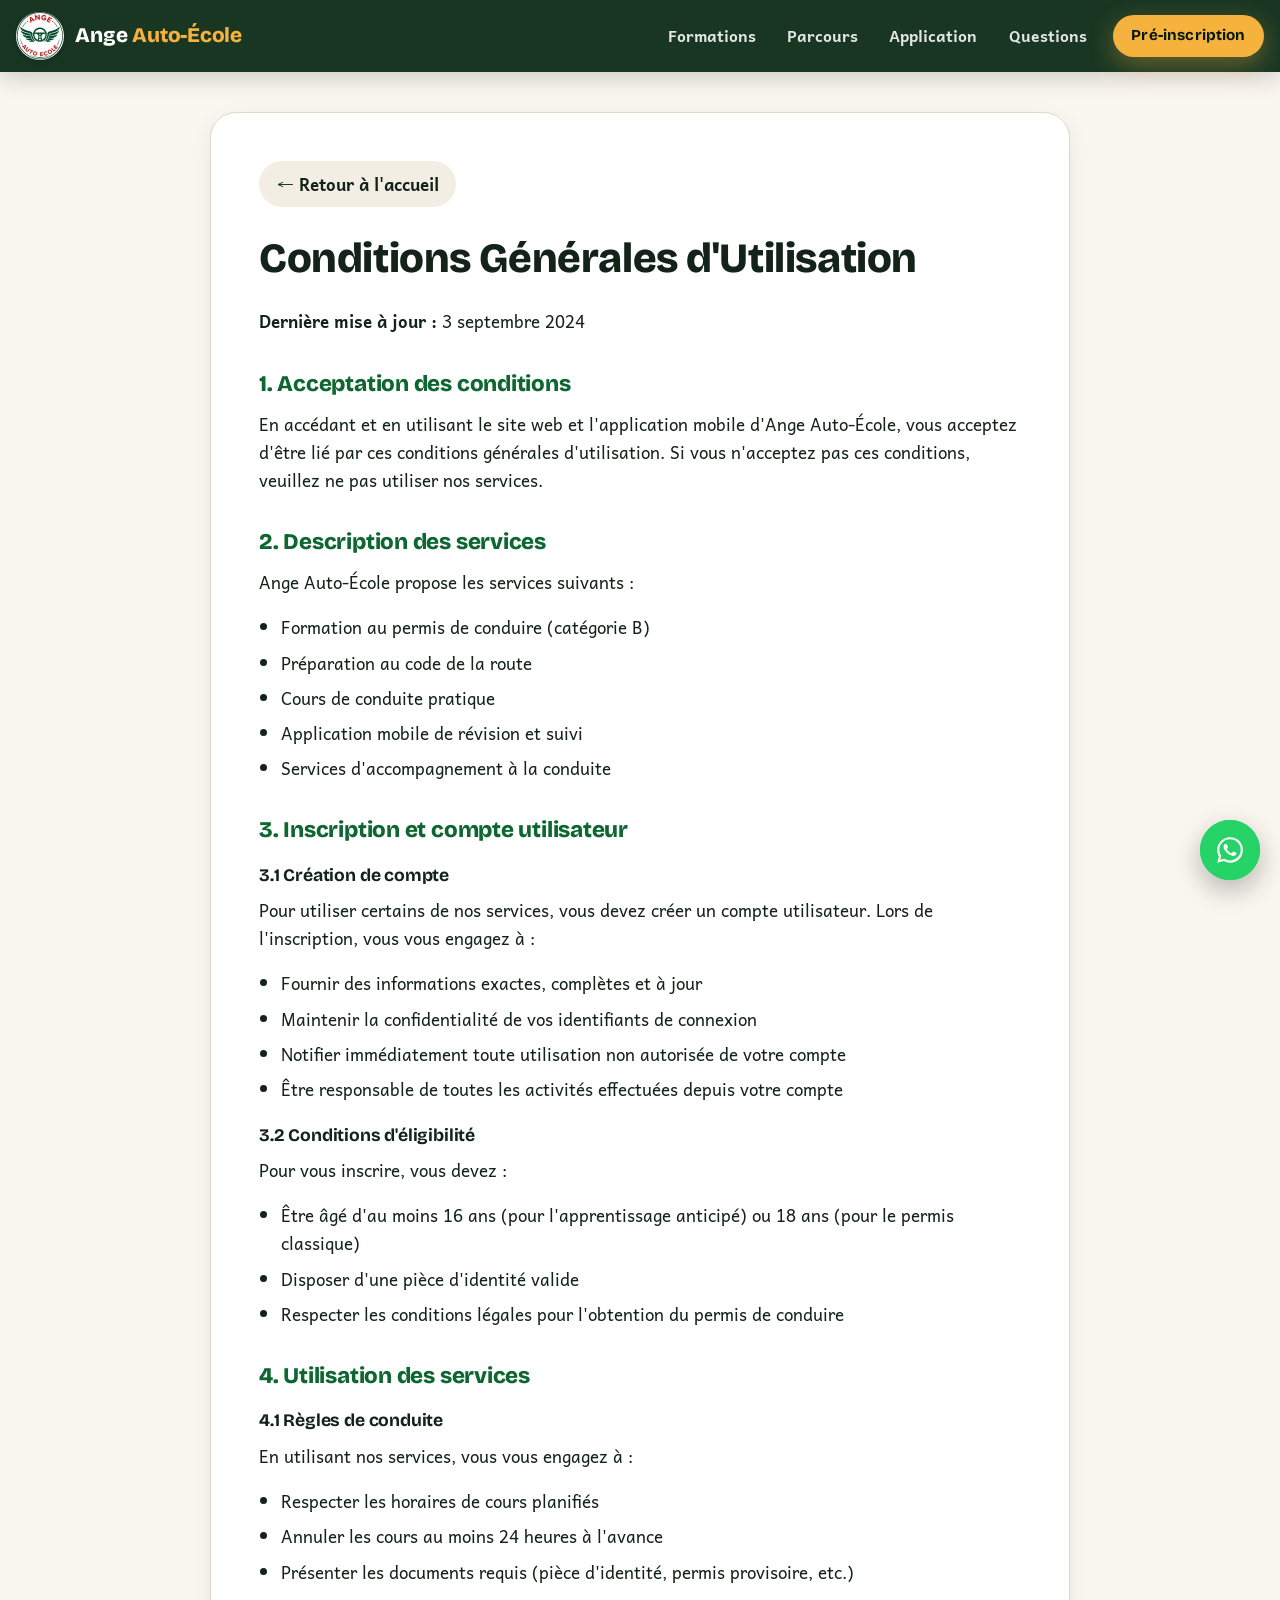
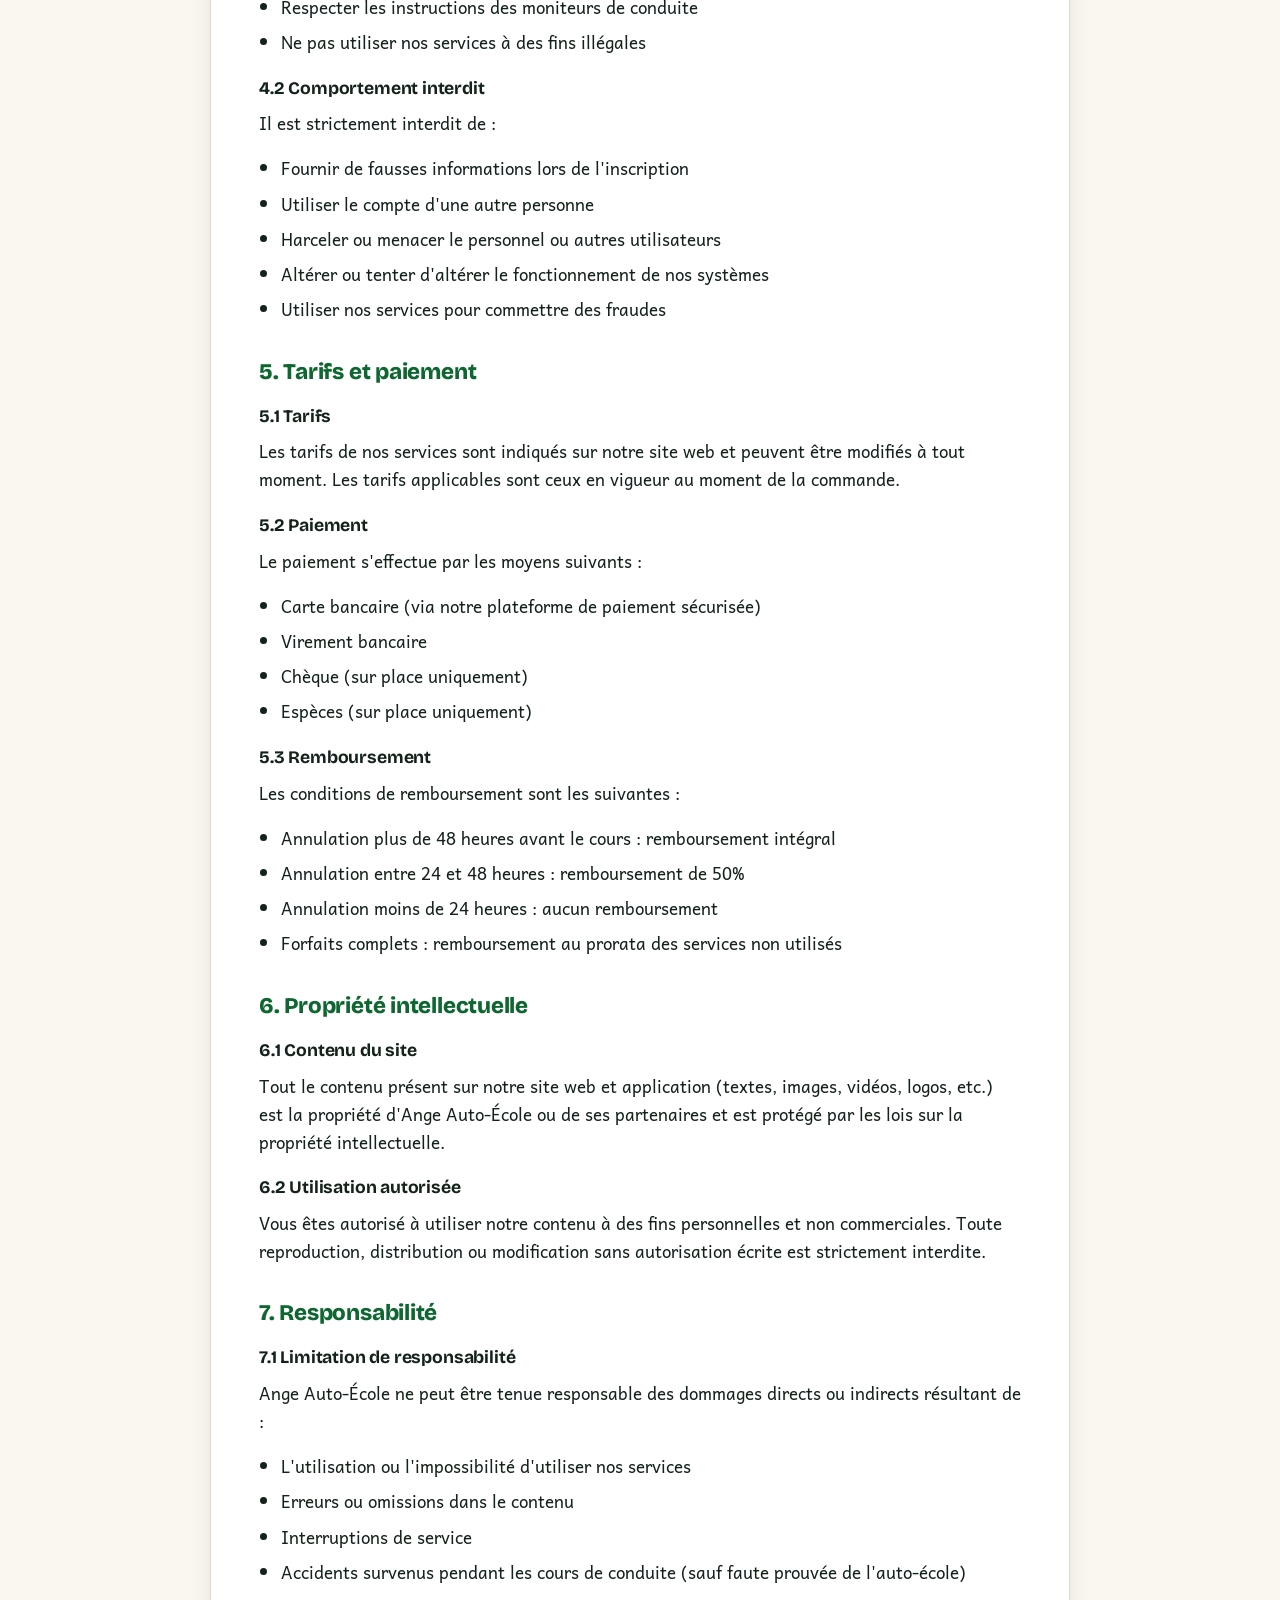
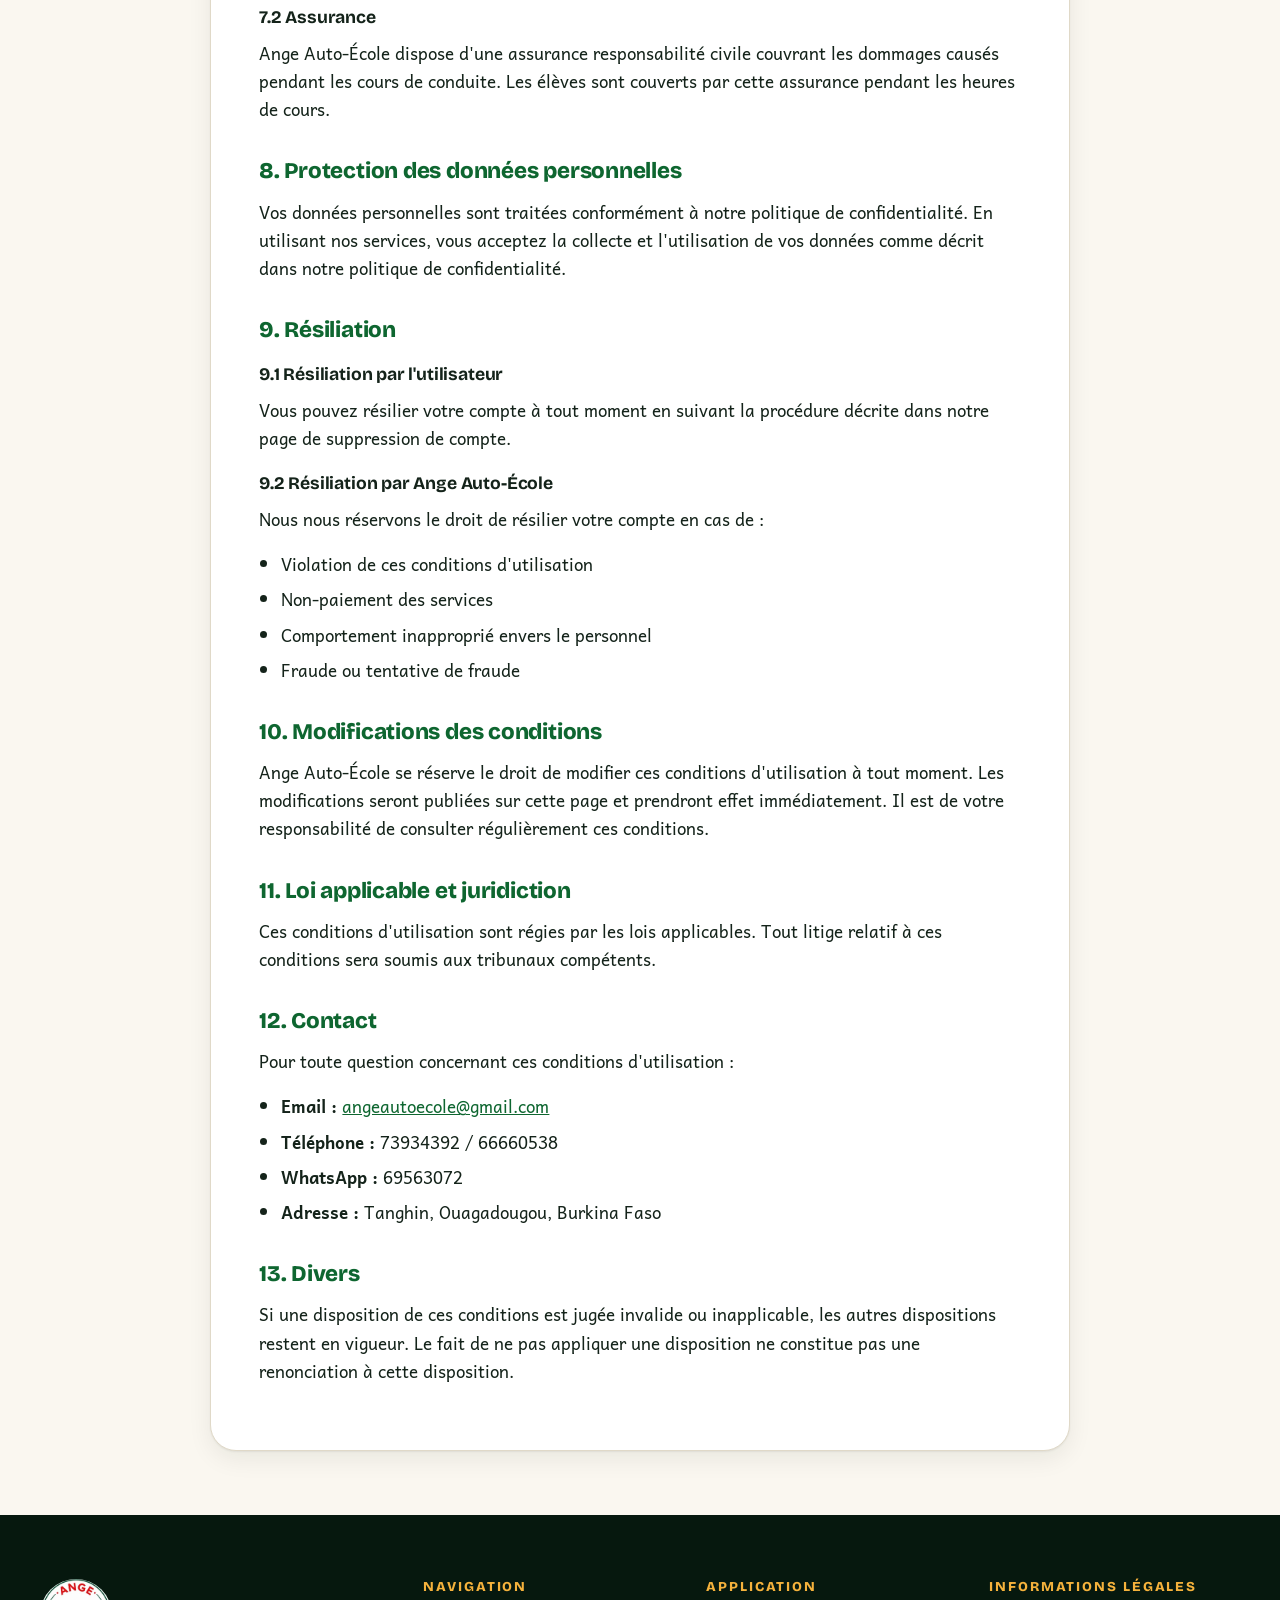
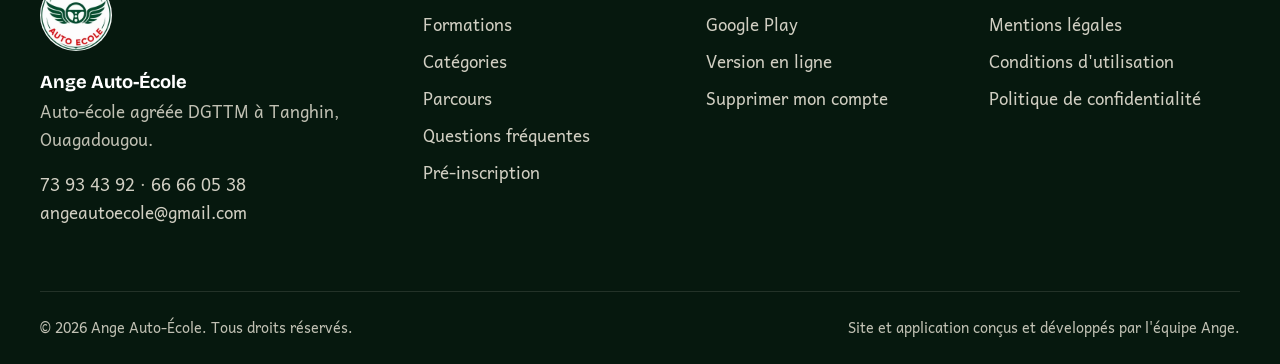
==== conditions-utilisation.html @ 64d10e13 "Refonte du site vitrine aux couleurs de l'application - Nouvelle page d'accueil : video d'accueil du" ====
<!DOCTYPE html>
<html lang="fr">
<head>
    <meta charset="UTF-8">
    <meta name="viewport" content="width=device-width, initial-scale=1.0">
    <meta name="description" content="Conditions d'utilisation d'Ange Auto-École - Règles et réglements régissant l'utilisation de nos services. Contact: angeautoecole@gmail.com, 73934392, 66660538, WhatsApp: 69563072">
    <title>Conditions d'Utilisation - Ange Auto-École</title>
    <link rel="canonical" href="https://www.angeautoecole.com/conditions-utilisation.html">
    <meta name="theme-color" content="#0b2a17">
    <meta name="color-scheme" content="light dark">
    <link rel="icon" type="image/png" href="assets/icons/icon-192.png">
    <link rel="apple-touch-icon" href="assets/icons/apple-touch-icon.png">
    <link rel="preconnect" href="https://fonts.googleapis.com">
    <link rel="preconnect" href="https://fonts.gstatic.com" crossorigin>
    <link href="https://fonts.googleapis.com/css2?family=Andika:wght@400;700&family=Bricolage+Grotesque:opsz,wght@12..96,600;12..96,700;12..96,800&display=swap" rel="stylesheet">
    <link rel="stylesheet" href="styles.css?v=3">
    <script>document.documentElement.classList.add('js');</script>
</head>
<body class="page-simple">
    <a class="lien-evitement" href="#contenu">Aller au contenu</a>
    <header class="entete">
        <nav class="entete__barre" aria-label="Navigation principale">
            <a class="marque" href="index.html" aria-label="Ange Auto-École, accueil">
                <img src="assets/marque/logo-96.webp" width="48" height="48" alt="" class="marque__logo">
                <span class="marque__nom">Ange <span>Auto-École</span></span>
            </a>
            <button class="burger" type="button" aria-expanded="false" aria-controls="menu" aria-label="Ouvrir le menu">
                <span></span><span></span><span></span>
            </button>
            <ul class="menu" id="menu">
                <li><a href="index.html#formations">Formations</a></li>
                <li><a href="index.html#parcours">Parcours</a></li>
                <li><a href="index.html#application">Application</a></li>
                <li><a href="index.html#faq">Questions</a></li>
                <li class="menu__cta"><a class="bouton bouton--or bouton--petit" href="index.html#contact">Pré-inscription</a></li>
            </ul>
        </nav>
    </header>

    <main id="contenu">
        <div class="legal-page">
            <a href="index.html" class="back-button">← Retour à l'accueil</a>
            
            <h1>Conditions Générales d'Utilisation</h1>
            
            <p><strong>Dernière mise à jour :</strong> 3 septembre 2024</p>
            
            <h2>1. Acceptation des conditions</h2>
            <p>En accédant et en utilisant le site web et l'application mobile d'Ange Auto-École, vous acceptez d'être lié par ces conditions générales d'utilisation. Si vous n'acceptez pas ces conditions, veuillez ne pas utiliser nos services.</p>
            
            <h2>2. Description des services</h2>
            <p>Ange Auto-École propose les services suivants :</p>
            <ul>
                <li>Formation au permis de conduire (catégorie B)</li>
                <li>Préparation au code de la route</li>
                <li>Cours de conduite pratique</li>
                <li>Application mobile de révision et suivi</li>
                <li>Services d'accompagnement à la conduite</li>
            </ul>
            
            <h2>3. Inscription et compte utilisateur</h2>
            
            <h3>3.1 Création de compte</h3>
            <p>Pour utiliser certains de nos services, vous devez créer un compte utilisateur. Lors de l'inscription, vous vous engagez à :</p>
            <ul>
                <li>Fournir des informations exactes, complètes et à jour</li>
                <li>Maintenir la confidentialité de vos identifiants de connexion</li>
                <li>Notifier immédiatement toute utilisation non autorisée de votre compte</li>
                <li>Être responsable de toutes les activités effectuées depuis votre compte</li>
            </ul>
            
            <h3>3.2 Conditions d'éligibilité</h3>
            <p>Pour vous inscrire, vous devez :</p>
            <ul>
                <li>Être âgé d'au moins 16 ans (pour l'apprentissage anticipé) ou 18 ans (pour le permis classique)</li>
                <li>Disposer d'une pièce d'identité valide</li>
                <li>Respecter les conditions légales pour l'obtention du permis de conduire</li>
            </ul>
            
            <h2>4. Utilisation des services</h2>
            
            <h3>4.1 Règles de conduite</h3>
            <p>En utilisant nos services, vous vous engagez à :</p>
            <ul>
                <li>Respecter les horaires de cours planifiés</li>
                <li>Annuler les cours au moins 24 heures à l'avance</li>
                <li>Présenter les documents requis (pièce d'identité, permis provisoire, etc.)</li>
                <li>Respecter les instructions des moniteurs de conduite</li>
                <li>Ne pas utiliser nos services à des fins illégales</li>
            </ul>
            
            <h3>4.2 Comportement interdit</h3>
            <p>Il est strictement interdit de :</p>
            <ul>
                <li>Fournir de fausses informations lors de l'inscription</li>
                <li>Utiliser le compte d'une autre personne</li>
                <li>Harceler ou menacer le personnel ou autres utilisateurs</li>
                <li>Altérer ou tenter d'altérer le fonctionnement de nos systèmes</li>
                <li>Utiliser nos services pour commettre des fraudes</li>
            </ul>
            
            <h2>5. Tarifs et paiement</h2>
            
            <h3>5.1 Tarifs</h3>
            <p>Les tarifs de nos services sont indiqués sur notre site web et peuvent être modifiés à tout moment. Les tarifs applicables sont ceux en vigueur au moment de la commande.</p>
            
            <h3>5.2 Paiement</h3>
            <p>Le paiement s'effectue par les moyens suivants :</p>
            <ul>
                <li>Carte bancaire (via notre plateforme de paiement sécurisée)</li>
                <li>Virement bancaire</li>
                <li>Chèque (sur place uniquement)</li>
                <li>Espèces (sur place uniquement)</li>
            </ul>
            
            <h3>5.3 Remboursement</h3>
            <p>Les conditions de remboursement sont les suivantes :</p>
            <ul>
                <li>Annulation plus de 48 heures avant le cours : remboursement intégral</li>
                <li>Annulation entre 24 et 48 heures : remboursement de 50%</li>
                <li>Annulation moins de 24 heures : aucun remboursement</li>
                <li>Forfaits complets : remboursement au prorata des services non utilisés</li>
            </ul>
            
            <h2>6. Propriété intellectuelle</h2>
            
            <h3>6.1 Contenu du site</h3>
            <p>Tout le contenu présent sur notre site web et application (textes, images, vidéos, logos, etc.) est la propriété d'Ange Auto-École ou de ses partenaires et est protégé par les lois sur la propriété intellectuelle.</p>
            
            <h3>6.2 Utilisation autorisée</h3>
            <p>Vous êtes autorisé à utiliser notre contenu à des fins personnelles et non commerciales. Toute reproduction, distribution ou modification sans autorisation écrite est strictement interdite.</p>
            
            <h2>7. Responsabilité</h2>
            
            <h3>7.1 Limitation de responsabilité</h3>
            <p>Ange Auto-École ne peut être tenue responsable des dommages directs ou indirects résultant de :</p>
            <ul>
                <li>L'utilisation ou l'impossibilité d'utiliser nos services</li>
                <li>Erreurs ou omissions dans le contenu</li>
                <li>Interruptions de service</li>
                <li>Accidents survenus pendant les cours de conduite (sauf faute prouvée de l'auto-école)</li>
            </ul>
            
            <h3>7.2 Assurance</h3>
            <p>Ange Auto-École dispose d'une assurance responsabilité civile couvrant les dommages causés pendant les cours de conduite. Les élèves sont couverts par cette assurance pendant les heures de cours.</p>
            
            <h2>8. Protection des données personnelles</h2>
            <p>Vos données personnelles sont traitées conformément à notre politique de confidentialité. En utilisant nos services, vous acceptez la collecte et l'utilisation de vos données comme décrit dans notre politique de confidentialité.</p>
            
            <h2>9. Résiliation</h2>
            
            <h3>9.1 Résiliation par l'utilisateur</h3>
            <p>Vous pouvez résilier votre compte à tout moment en suivant la procédure décrite dans notre page de suppression de compte.</p>
            
            <h3>9.2 Résiliation par Ange Auto-École</h3>
            <p>Nous nous réservons le droit de résilier votre compte en cas de :</p>
            <ul>
                <li>Violation de ces conditions d'utilisation</li>
                <li>Non-paiement des services</li>
                <li>Comportement inapproprié envers le personnel</li>
                <li>Fraude ou tentative de fraude</li>
            </ul>
            
            <h2>10. Modifications des conditions</h2>
            <p>Ange Auto-École se réserve le droit de modifier ces conditions d'utilisation à tout moment. Les modifications seront publiées sur cette page et prendront effet immédiatement. Il est de votre responsabilité de consulter régulièrement ces conditions.</p>
            
            <h2>11. Loi applicable et juridiction</h2>
            <p>Ces conditions d'utilisation sont régies par les lois applicables. Tout litige relatif à ces conditions sera soumis aux tribunaux compétents.</p>
            
            <h2>12. Contact</h2>
            <p>Pour toute question concernant ces conditions d'utilisation :</p>
            <ul>
                <li><strong>Email :</strong> <a href="mailto:angeautoecole@gmail.com">angeautoecole@gmail.com</a></li>
                <li><strong>Téléphone :</strong> 73934392 / 66660538</li>
                <li><strong>WhatsApp :</strong> 69563072</li>
                <li><strong>Adresse :</strong> Tanghin, Ouagadougou, Burkina Faso</li>
            </ul>
            
            <h2>13. Divers</h2>
            <p>Si une disposition de ces conditions est jugée invalide ou inapplicable, les autres dispositions restent en vigueur. Le fait de ne pas appliquer une disposition ne constitue pas une renonciation à cette disposition.</p>
        </div>
    </main>

    <!--PIED-->
    <footer class="pied">
        <div class="conteneur pied__grille">
            <div class="pied__marque">
                <img src="assets/marque/logo-192.webp" width="72" height="72" alt="Logo Ange Auto-École" loading="lazy">
                <p><strong>Ange Auto-École</strong><br>Auto-école agréée DGTTM à Tanghin, Ouagadougou.</p>
                <p class="pied__contacts"><a href="tel:+22673934392">73 93 43 92</a> · <a href="tel:+22666660538">66 66 05 38</a><br><a href="mailto:angeautoecole@gmail.com">angeautoecole@gmail.com</a></p>
            </div>
            <div>
                <h2 class="pied__titre">Navigation</h2>
                <ul>
                    <li><a href="index.html#formations">Formations</a></li>
                    <li><a href="index.html#categories">Catégories</a></li>
                    <li><a href="index.html#parcours">Parcours</a></li>
                    <li><a href="index.html#faq">Questions fréquentes</a></li>
                    <li><a href="index.html#contact">Pré-inscription</a></li>
                </ul>
            </div>
            <div>
                <h2 class="pied__titre">Application</h2>
                <ul>
                    <li><a href="https://play.google.com/store/apps/details?id=com.angeautoecole.app" target="_blank" rel="noopener">Google Play</a></li>
                    <li><a href="https://app.angeautoecole.com/" target="_blank" rel="noopener">Version en ligne</a></li>
                    <li><a href="suppression-compte.html">Supprimer mon compte</a></li>
                </ul>
            </div>
            <div>
                <h2 class="pied__titre">Informations légales</h2>
                <ul>
                    <li><a href="mentions-legales.html">Mentions légales</a></li>
                    <li><a href="conditions-utilisation.html">Conditions d'utilisation</a></li>
                    <li><a href="politique-confidentialite.html">Politique de confidentialité</a></li>
                </ul>
            </div>
        </div>
        <div class="conteneur pied__bas">
            <p>© 2026 Ange Auto-École. Tous droits réservés.</p>
            <p>Site et application conçus et développés par l'équipe Ange.</p>
        </div>
    </footer>

    <a href="https://wa.me/22669563072?text=Bonjour%2C%20je%20souhaite%20des%20informations%20sur%20les%20formations%20d%27Ange%20Auto-%C3%89cole." class="whatsapp-flottant" target="_blank" rel="noopener" aria-label="Contactez-nous sur WhatsApp">
        <svg aria-hidden="true"><use href="#i-whatsapp"></use></svg>
    </a>

    <!--ICONES-->
    <svg xmlns="http://www.w3.org/2000/svg" class="sprite" aria-hidden="true">
        <symbol id="i-whatsapp" viewBox="0 0 32 32"><path fill="currentColor" stroke="none" d="M16.04 3.2C8.96 3.2 3.2 8.96 3.2 16.04c0 2.27.6 4.48 1.73 6.43L3.2 28.8l6.5-1.7a12.8 12.8 0 0 0 6.34 1.64h.01c7.08 0 12.84-5.76 12.84-12.84 0-3.43-1.34-6.65-3.76-9.08a12.75 12.75 0 0 0-9.09-3.62zm0 23.32h-.01a10.66 10.66 0 0 1-5.43-1.49l-.39-.23-4.03 1.06 1.08-3.93-.25-.4a10.63 10.63 0 0 1-1.63-5.69c0-5.88 4.79-10.67 10.67-10.67 2.85 0 5.53 1.11 7.54 3.13a10.6 10.6 0 0 1 3.12 7.55c0 5.88-4.79 10.67-10.67 10.67zm5.85-7.99c-.32-.16-1.9-.94-2.19-1.04-.29-.11-.5-.16-.71.16-.21.32-.82 1.04-1 1.25-.19.21-.37.24-.69.08-.32-.16-1.35-.5-2.58-1.59-.95-.85-1.6-1.9-1.78-2.22-.19-.32-.02-.49.14-.65.14-.14.32-.37.48-.56.16-.19.21-.32.32-.53.11-.21.05-.4-.03-.56-.08-.16-.71-1.72-.98-2.35-.26-.62-.52-.54-.71-.55l-.61-.01c-.21 0-.56.08-.85.4-.29.32-1.11 1.09-1.11 2.65s1.14 3.08 1.3 3.29c.16.21 2.24 3.42 5.43 4.8.76.33 1.35.52 1.81.67.76.24 1.45.21 2 .13.61-.09 1.9-.78 2.16-1.53.27-.75.27-1.39.19-1.53-.08-.13-.29-.21-.61-.37z"/></symbol>
        <symbol id="i-livre" viewBox="0 0 24 24"><path d="M4 19V5.5A2.5 2.5 0 0 1 6.5 3H20v14H6.5A2.5 2.5 0 0 0 4 19.5 2.5 2.5 0 0 0 6.5 22H20v-5"/><path d="M8 7.5h8M8 11h5"/></symbol>
        <symbol id="i-volant" viewBox="0 0 24 24"><circle cx="12" cy="12" r="9"/><circle cx="12" cy="12" r="2"/><path d="M3.5 10.5H10M14 10.5h6.5M12 14v7"/></symbol>
        <symbol id="i-diplome" viewBox="0 0 24 24"><path d="M2 9l10-5 10 5-10 5z"/><path d="M6 11v5c0 1.5 3 3 6 3s6-1.5 6-3v-5M22 9v6"/></symbol>
        <symbol id="i-telephone" viewBox="0 0 24 24"><rect x="6" y="2" width="12" height="20" rx="3"/><path d="M10.5 18.5h3"/></symbol>
        <symbol id="i-moto" viewBox="0 0 24 24"><circle cx="5" cy="17" r="3.5"/><circle cx="19" cy="17" r="3.5"/><path d="M5 17h6l3-6h3l2 6M14 11l-2-4H9M15 7h2"/></symbol>
        <symbol id="i-tricycle" viewBox="0 0 24 24"><circle cx="5" cy="18" r="2.5"/><circle cx="18" cy="18" r="2.5"/><path d="M7.5 18h8M3 14.5h18V18M5 14.5L7 9h7l2 5.5M11 9V6"/></symbol>
        <symbol id="i-voiture" viewBox="0 0 24 24"><path d="M5 17H4a1 1 0 0 1-1-1v-3l2-5a2 2 0 0 1 1.9-1.4h10.2A2 2 0 0 1 19 8l2 5v3a1 1 0 0 1-1 1h-1M9 17h6M5 12h14"/><circle cx="7" cy="17" r="2"/><circle cx="17" cy="17" r="2"/></symbol>
        <symbol id="i-camion" viewBox="0 0 24 24"><path d="M2 5h12v11H2zM14 9h4l4 4v3h-8"/><circle cx="6" cy="18" r="2"/><circle cx="18" cy="18" r="2"/></symbol>
        <symbol id="i-check" viewBox="0 0 24 24"><path d="M5 12.5l4.5 4.5L19 7.5"/></symbol>
        <symbol id="i-micro" viewBox="0 0 24 24"><rect x="9" y="2" width="6" height="12" rx="3"/><path d="M5 11a7 7 0 0 0 14 0M12 18v4"/></symbol>
        <symbol id="i-direct" viewBox="0 0 24 24"><rect x="2" y="6" width="14" height="12" rx="2"/><path d="M16 10l6-3v10l-6-3"/></symbol>
        <symbol id="i-ecran" viewBox="0 0 24 24"><rect x="2" y="3" width="20" height="14" rx="2"/><path d="M8 21h8M12 17v4"/></symbol>
        <symbol id="i-play" viewBox="0 0 24 24"><path fill="currentColor" stroke="none" d="M4 2.8v18.4c0 .6.7 1 1.2.7l15.6-9.2c.5-.3.5-1.1 0-1.4L5.2 2.1C4.7 1.8 4 2.2 4 2.8z"/></symbol>
        <symbol id="i-bouclier" viewBox="0 0 24 24"><path d="M12 2l8 3v6c0 5-3.5 9.5-8 11-4.5-1.5-8-6-8-11V5z"/><path d="M8.5 12l2.5 2.5 4.5-5"/></symbol>
        <symbol id="i-moniteur" viewBox="0 0 24 24"><circle cx="9" cy="7" r="3.5"/><path d="M2.5 21v-1.5A5.5 5.5 0 0 1 8 14h2a5.5 5.5 0 0 1 5.5 5.5V21M16 4.5a3.5 3.5 0 0 1 0 6.5M18.5 14.5a5.5 5.5 0 0 1 3 5V21"/></symbol>
        <symbol id="i-appel" viewBox="0 0 24 24"><path d="M5 3h3.5l2 5-2.5 1.5a11 11 0 0 0 6.5 6.5L16 13.5l5 2V19a2 2 0 0 1-2 2A16 16 0 0 1 3 5a2 2 0 0 1 2-2z"/></symbol>
        <symbol id="i-mail" viewBox="0 0 24 24"><rect x="2" y="4" width="20" height="16" rx="2"/><path d="M2.5 5.5L12 13l9.5-7.5"/></symbol>
        <symbol id="i-horloge" viewBox="0 0 24 24"><circle cx="12" cy="12" r="9.5"/><path d="M12 6.5V12l3.5 2"/></symbol>
    </svg>

<script src="script.js?v=3" defer></script>
</body>
</html>
---- styles.css ----
/* ==========================================================================
   Ange Auto-École — feuille de style du site
   Les couleurs sont celles de l'application (design.dart) : vert profond de
   la roue ailée, crème de l'enseigne, or de latérite, rouge du logo.
   ========================================================================== */

:root {
    --encre: #06180e;
    --sombre: #0b2a17;
    --sombre-2: #123a22;
    --vert: #0e6630;
    --vert-vif: #14833f;
    --vert-lumiere: #34c776;
    --or: #f5b23c;
    --or-texte: #9a5e05;
    --rouge: #d80810;
    --creme: #f5efe2;

    --fond: #faf7f0;
    --fond-alt: #f2eee3;
    --surface: #ffffff;
    --texte: #14231a;
    --texte-doux: #3f5347;
    --trait: #e0d9c8;
    --accent-texte: var(--vert);

    --rayon: 14px;
    --rayon-grand: 22px;
    --ombre: 0 1px 2px rgba(6, 24, 14, .06), 0 8px 24px rgba(6, 24, 14, .07);
    --ombre-haute: 0 2px 4px rgba(6, 24, 14, .08), 0 18px 40px rgba(6, 24, 14, .14);
    --entete-h: 72px;
    --police-titre: 'Bricolage Grotesque', 'Segoe UI', system-ui, sans-serif;
    --police-texte: 'Andika', 'Segoe UI', system-ui, sans-serif;
    --courbe: cubic-bezier(.2, .7, .2, 1);

    color-scheme: light;
}

@media (prefers-color-scheme: dark) {
    :root {
        --fond: #141d17;
        --fond-alt: #18231c;
        --surface: #1e2b23;
        --texte: #f5efe2;
        --texte-doux: #a9bcaf;
        --trait: #304237;
        --accent-texte: var(--vert-lumiere);
        --or-texte: var(--or);
        --ombre: 0 1px 2px rgba(0, 0, 0, .3), 0 8px 24px rgba(0, 0, 0, .25);
        --ombre-haute: 0 2px 4px rgba(0, 0, 0, .35), 0 18px 40px rgba(0, 0, 0, .4);
        color-scheme: dark;
    }
}

/* ---------- Base ---------- */
*, *::before, *::after { box-sizing: border-box; }

html {
    scroll-behavior: smooth;
    scroll-padding-top: calc(var(--entete-h) + 12px);
    -webkit-text-size-adjust: 100%;
}

body {
    margin: 0;
    font-family: var(--police-texte);
    font-size: 1.0625rem;
    line-height: 1.65;
    color: var(--texte);
    background: var(--fond);
    overflow-x: hidden;
}

h1, h2, h3, .marque__nom, .bouton, .surtitre, .chiffre strong, .categorie__lettre, .etape__num {
    font-family: var(--police-titre);
}

h1, h2, h3 { line-height: 1.15; margin: 0 0 .6em; letter-spacing: -.01em; }
h2 { font-size: clamp(1.75rem, 1.2rem + 2.2vw, 2.6rem); font-weight: 800; }
h3 { font-size: 1.2rem; font-weight: 700; }
p { margin: 0 0 1em; }
img, video, svg { display: block; max-width: 100%; }
a { color: var(--accent-texte); }
button { font: inherit; color: inherit; }

:focus-visible { outline: 3px solid var(--or); outline-offset: 3px; border-radius: 6px; }

.sprite { display: none; }

.lien-evitement {
    position: absolute; left: 1rem; top: -100px; z-index: 2000;
    background: var(--or); color: var(--encre); padding: .6rem 1rem; border-radius: 8px;
    font-weight: 700; text-decoration: none;
}
.lien-evitement:focus { top: 1rem; }

.conteneur { width: min(1200px, 100% - 2rem); margin-inline: auto; }
.conteneur--etroit { width: min(860px, 100% - 2rem); }

.texte-or { color: var(--or); }

/* ---------- Boutons ---------- */
.bouton {
    display: inline-flex; align-items: center; justify-content: center; gap: .55rem;
    min-height: 52px; padding: .85rem 1.6rem; border-radius: 999px; border: 0;
    font-weight: 700; font-size: 1rem; letter-spacing: .01em; text-decoration: none;
    cursor: pointer; position: relative; overflow: hidden; isolation: isolate;
    transition: transform .25s var(--courbe), box-shadow .25s var(--courbe), background-color .25s;
}
.bouton::after {
    /* reflet qui balaie le bouton au survol */
    content: ''; position: absolute; inset: 0; z-index: -1;
    background: linear-gradient(105deg, transparent 35%, rgba(255, 255, 255, .35) 50%, transparent 65%);
    transform: translateX(-120%); transition: transform .6s var(--courbe);
}
.bouton:hover { transform: translateY(-2px); }
.bouton:hover::after { transform: translateX(120%); }
.bouton:active { transform: translateY(0) scale(.98); }
.bouton .icone { width: 20px; height: 20px; flex: none; }

.bouton--or { background: var(--or); color: var(--encre); box-shadow: 0 8px 24px rgba(245, 178, 60, .35); }
.bouton--or:hover { box-shadow: 0 12px 30px rgba(245, 178, 60, .45); }
.bouton--vert { background: var(--vert); color: #fff; box-shadow: 0 8px 22px rgba(14, 102, 48, .28); }
.bouton--vert:hover { background: var(--vert-vif); }
.bouton--verre {
    background: rgba(255, 255, 255, .1); color: #fff;
    border: 1px solid rgba(255, 255, 255, .35);
    -webkit-backdrop-filter: blur(8px); backdrop-filter: blur(8px);
}
.bouton--verre:hover { background: rgba(255, 255, 255, .18); }
.bouton--petit { min-height: 42px; padding: .55rem 1.15rem; font-size: .95rem; }
.bouton--plein { width: 100%; }

/* ---------- Barre de progression de lecture ---------- */
.progression { position: fixed; inset: 0 0 auto; height: 3px; z-index: 1100; pointer-events: none; }
.progression span {
    display: block; height: 100%; width: 100%;
    background: linear-gradient(90deg, var(--vert-lumiere), var(--or));
    transform-origin: 0 50%; transform: scaleX(var(--p, 0));
}

/* ---------- En-tête ---------- */
.entete {
    position: fixed; inset: 0 0 auto; z-index: 1000; height: var(--entete-h);
    color: #fff;
    transition: background-color .35s, box-shadow .35s;
}
.entete.est-solide, .page-simple .entete {
    background: rgba(11, 42, 23, .94);
    -webkit-backdrop-filter: saturate(140%) blur(12px); backdrop-filter: saturate(140%) blur(12px);
    box-shadow: 0 6px 24px rgba(0, 0, 0, .18);
}
.entete__barre {
    height: 100%; width: min(1280px, 100% - 2rem); margin-inline: auto;
    display: flex; align-items: center; justify-content: space-between; gap: 1rem;
}
.marque { display: flex; align-items: center; gap: .7rem; color: #fff; text-decoration: none; flex: none; }
.marque__logo { width: 48px; height: 48px; border-radius: 50%; background: #fff; box-shadow: 0 2px 10px rgba(0, 0, 0, .25); }
.marque__nom { font-size: 1.3rem; font-weight: 800; letter-spacing: -.01em; white-space: nowrap; }
.marque__nom span { color: var(--or); }

.menu { display: flex; align-items: center; gap: .35rem; list-style: none; margin: 0; padding: 0; }
.menu a:not(.bouton) {
    display: block; padding: .5rem .8rem; color: rgba(255, 255, 255, .88); text-decoration: none;
    font-weight: 700; font-size: .98rem; border-radius: 999px;
    transition: color .2s, background-color .2s;
}
.menu a:not(.bouton):hover, .menu a.est-actif { color: #fff; background: rgba(255, 255, 255, .12); }
.menu__cta { margin-left: .5rem; }

.burger {
    display: none; width: 46px; height: 46px; border: 0; border-radius: 12px; cursor: pointer;
    background: rgba(255, 255, 255, .1); padding: 0; place-items: center; align-content: center;
}
.burger span { display: block; width: 22px; height: 2px; background: #fff; border-radius: 2px; margin: 2px auto; transition: transform .3s var(--courbe), opacity .2s; }
.burger[aria-expanded="true"] span:nth-child(1) { transform: translateY(6px) rotate(45deg); }
.burger[aria-expanded="true"] span:nth-child(2) { opacity: 0; }
.burger[aria-expanded="true"] span:nth-child(3) { transform: translateY(-6px) rotate(-45deg); }

@media (max-width: 1020px) {
    .burger { display: grid; }
    .menu {
        position: fixed; inset: var(--entete-h) 0 auto; flex-direction: column; align-items: stretch; gap: .25rem;
        padding: 1rem 1rem 1.5rem; background: rgba(11, 42, 23, .98);
        box-shadow: 0 20px 40px rgba(0, 0, 0, .3);
        transform: translateY(-12px); opacity: 0; visibility: hidden;
        transition: transform .3s var(--courbe), opacity .3s, visibility 0s .3s;
    }
    .menu.est-ouvert { transform: none; opacity: 1; visibility: visible; transition: transform .3s var(--courbe), opacity .3s; }
    .menu a:not(.bouton) { padding: .85rem 1rem; font-size: 1.1rem; }
    .menu__cta { margin: .5rem 0 0; }
    .menu__cta .bouton { width: 100%; min-height: 50px; }
    .entete:has(.menu.est-ouvert) { background: rgba(11, 42, 23, .98); }
}
@media (max-width: 420px) {
    .marque__nom { font-size: 1.1rem; }
    .marque__logo { width: 42px; height: 42px; }
}

/* ---------- Héros ---------- */
.hero {
    position: relative; min-height: 100vh; min-height: 100svh; display: grid; place-items: center;
    padding: calc(var(--entete-h) + 2rem) 1rem 5.5rem; color: #fff; text-align: center; overflow: hidden;
    background: var(--encre);
}
.hero__fond { position: absolute; inset: 0; }
.hero__affiche, .hero__video { position: absolute; inset: 0; width: 100%; height: 100%; object-fit: cover; }
.hero__affiche { animation: zoom-lent 24s ease-in-out infinite alternate; }
.hero__video { opacity: 0; transition: opacity 1.2s; }
.hero__video.est-prete { opacity: 1; }
.hero__voile {
    position: absolute; inset: 0;
    background:
        radial-gradient(120% 80% at 50% 40%, rgba(6, 24, 14, .35) 0%, rgba(6, 24, 14, .82) 70%),
        linear-gradient(180deg, rgba(6, 24, 14, .55) 0%, rgba(6, 24, 14, .2) 35%, rgba(6, 24, 14, .9) 100%);
}
.hero__contenu { position: relative; max-width: 880px; }
.hero__surtitre {
    display: inline-block; margin: 1.4rem 0 1.1rem; padding: .4rem 1rem; border-radius: 999px;
    font-family: var(--police-titre); font-weight: 700; font-size: .92rem; letter-spacing: .04em;
    background: rgba(255, 255, 255, .08); border: 1px solid rgba(255, 255, 255, .22);
    -webkit-backdrop-filter: blur(6px); backdrop-filter: blur(6px);
}
.hero__titre { font-size: clamp(2.3rem, 1.3rem + 4.6vw, 4.6rem); font-weight: 800; letter-spacing: -.025em; margin-bottom: .45em; text-wrap: balance; }
.hero__titre .texte-or { display: block; }
.hero__texte { font-size: clamp(1.05rem, .95rem + .45vw, 1.3rem); color: rgba(245, 239, 226, .9); max-width: 640px; margin: 0 auto 2rem; text-wrap: pretty; }
.hero__actions { display: flex; flex-wrap: wrap; gap: .9rem; justify-content: center; }
.hero__defiler {
    position: absolute; bottom: 1.6rem; left: 50%; margin-left: -14px;
    width: 28px; height: 46px; border: 2px solid rgba(255, 255, 255, .55); border-radius: 999px;
}
.hero__defiler span {
    position: absolute; left: 50%; top: 8px; width: 4px; height: 9px; margin-left: -2px;
    background: #fff; border-radius: 2px; animation: molette 1.8s ease-in-out infinite;
}

/* Entrée en scène du héros */
.js .hero__contenu > * { opacity: 0; transform: translateY(18px); animation: entree .9s var(--courbe) forwards; }
.js .hero__contenu > :nth-child(2) { animation-delay: .25s; }
.js .hero__contenu > :nth-child(3) { animation-delay: .4s; }
.js .hero__contenu > :nth-child(4) { animation-delay: .55s; }
.js .hero__contenu > :nth-child(5) { animation-delay: .7s; }

/* ---------- La roue ailée animée (reprise de l'écran de connexion) ----------
   Trois calques teintés par masque : le volant, la grande plume et les plumes
   du dessous de l'aile gauche. L'aile droite est la gauche en miroir. Toutes
   les 5 s : coup de volant (1,7 s) puis deux battements d'ailes (1,5 s). */
.embleme {
    --teinte: var(--creme);
    position: relative; width: min(340px, 72vw); aspect-ratio: 1062 / 384; margin: 0 auto;
    filter: drop-shadow(0 6px 24px rgba(52, 199, 118, .35));
}
.embleme__aile, .embleme__calque { position: absolute; inset: 0; }
.embleme__calque {
    background: var(--teinte);
    -webkit-mask: var(--masque) center / 100% 100% no-repeat;
    mask: var(--masque) center / 100% 100% no-repeat;
}
.embleme__calque--volant { --masque: url('assets/marque/embleme_volant.webp'); transform-origin: 49.95% 53.12%; }
.embleme__calque--haut { --masque: url('assets/marque/embleme_aile_haut.webp'); transform-origin: 41% 70%; }
.embleme__calque--bas { --masque: url('assets/marque/embleme_aile_bas.webp'); transform-origin: 41% 70%; }
.embleme__aile--droite { transform: scaleX(-1); transform-origin: 49.95% 50%; }

.embleme--anime .embleme__calque--volant { animation: braquage 5s ease-in-out 1s infinite; }
.embleme--anime .embleme__calque--haut { animation: battement-haut 5s ease-in-out 1s infinite; }
.embleme--anime .embleme__calque--bas { animation: battement-bas 5s ease-in-out 1s infinite; }

@keyframes braquage {
    0% { transform: rotate(0); }
    8.8% { transform: rotate(-22deg); }
    19% { transform: rotate(17deg); }
    27.8% { transform: rotate(-5deg); }
    34%, 100% { transform: rotate(0); }
}
@keyframes battement-haut {
    0%, 36% { transform: rotate(0); }
    42% { transform: rotate(6deg); }
    48% { transform: rotate(-2deg); }
    54% { transform: rotate(5deg); }
    59% { transform: rotate(-1deg); }
    64%, 100% { transform: rotate(0); }
}
@keyframes battement-bas {
    0%, 38% { transform: rotate(0); }
    44% { transform: rotate(4deg); }
    50% { transform: rotate(-1.5deg); }
    56% { transform: rotate(3.5deg); }
    61% { transform: rotate(-.6deg); }
    66%, 100% { transform: rotate(0); }
}
@keyframes entree { to { opacity: 1; transform: none; } }
@keyframes zoom-lent { from { transform: scale(1); } to { transform: scale(1.08); } }
@keyframes molette { 0% { opacity: 0; transform: translateY(0); } 30% { opacity: 1; } 100% { opacity: 0; transform: translateY(14px); } }

/* ---------- Bande défilante ---------- */
.bande { background: var(--or); color: var(--encre); overflow: hidden; padding: .85rem 0; }
.bande__piste { display: flex; width: max-content; animation: defile 38s linear infinite; }
.bande__piste span {
    font-family: var(--police-titre); font-weight: 800; font-size: 1.05rem; text-transform: uppercase;
    letter-spacing: .06em; white-space: nowrap; padding: 0 1.5rem; display: flex; align-items: center;
}
.bande__piste span::after { content: ''; width: 9px; height: 9px; border-radius: 50%; background: var(--vert); margin-left: 3rem; }
@keyframes defile { to { transform: translateX(-50%); } }

/* ---------- Chiffres ---------- */
.chiffres { background: var(--sombre); color: var(--creme); padding: 3rem 0; }
.chiffres__grille { display: grid; grid-template-columns: repeat(4, 1fr); gap: 1.5rem; }
.chiffre { text-align: center; padding: .5rem; }
.chiffre strong {
    display: block; font-size: clamp(2.4rem, 1.8rem + 2.5vw, 3.6rem); font-weight: 800; line-height: 1;
    color: #fff; font-variant-numeric: tabular-nums;
}
.chiffre strong small { font-size: .5em; color: rgba(245, 239, 226, .6); }
.chiffre span { display: block; margin-top: .5rem; color: rgba(245, 239, 226, .75); font-size: .98rem; }
@media (max-width: 760px) { .chiffres__grille { grid-template-columns: repeat(2, 1fr); } }

/* ---------- Sections ---------- */
.section { padding: clamp(4rem, 3rem + 4vw, 7rem) 0; position: relative; }
.section--creme { background: var(--fond-alt); }
.section--sombre {
    background:
        radial-gradient(60% 60% at 85% 20%, rgba(52, 199, 118, .14), transparent 70%),
        radial-gradient(50% 60% at 10% 90%, rgba(245, 178, 60, .1), transparent 70%),
        var(--sombre);
    color: var(--creme);
}
.section__entete { text-align: center; max-width: 760px; margin: 0 auto clamp(2.2rem, 1.5rem + 2vw, 3.5rem); }
.section__entete--gauche { text-align: left; margin-inline: 0; }
.section__entete h2 { text-wrap: balance; }
.section__intro { color: var(--texte-doux); font-size: 1.1rem; margin: 0; }
.surtitre {
    display: inline-flex; align-items: center; gap: .6rem; margin: 0 0 .9rem;
    font-weight: 700; font-size: .85rem; letter-spacing: .14em; text-transform: uppercase; color: var(--accent-texte);
}
.surtitre::before { content: ''; width: 26px; height: 3px; border-radius: 2px; background: var(--rouge); }
.surtitre--or { color: var(--or); }

/* ---------- Formations ---------- */
.offres { display: grid; grid-template-columns: repeat(4, 1fr); gap: 1.25rem; }
.offre {
    background: var(--surface); border: 1px solid var(--trait); border-radius: var(--rayon-grand);
    padding: 1.8rem 1.6rem; box-shadow: var(--ombre); color: var(--texte); text-decoration: none;
    display: flex; flex-direction: column; position: relative; overflow: hidden;
    transition: transform .35s var(--courbe), box-shadow .35s var(--courbe), opacity .8s var(--courbe);
}
.offre::before {
    content: ''; position: absolute; inset: 0 0 auto; height: 4px;
    background: linear-gradient(90deg, var(--vert), var(--vert-lumiere));
    transform: scaleX(0); transform-origin: 0 50%; transition: transform .45s var(--courbe);
}
.offre:hover { transform: translateY(-6px); box-shadow: var(--ombre-haute); }
.offre:hover::before { transform: scaleX(1); }
.offre h3 { margin-top: 1.2rem; }
.offre p { color: var(--texte-doux); margin: 0; }
.offre__icone {
    width: 58px; height: 58px; border-radius: 16px; display: grid; place-items: center;
    background: rgba(14, 102, 48, .1); color: var(--accent-texte);
    transition: transform .4s var(--courbe);
}
.offre:hover .offre__icone { transform: rotate(-8deg) scale(1.06); }
.offre__icone svg, .raison svg, .atouts svg, .categories__onglets svg, .raccourci svg, .contact__horaires svg, .etape__num svg {
    fill: none; stroke: currentColor; stroke-width: 1.8; stroke-linecap: round; stroke-linejoin: round;
}
.offre__icone svg { width: 30px; height: 30px; }
.offre--app { background: linear-gradient(160deg, var(--sombre-2), var(--sombre)); color: var(--creme); border-color: transparent; }
.offre--app p { color: rgba(245, 239, 226, .78); }
.offre--app .offre__icone { background: rgba(245, 178, 60, .16); color: var(--or); }
.offre__lien { margin-top: auto; padding-top: 1.2rem; color: var(--or); font-weight: 700; font-family: var(--police-titre); }
.offre__lien span { display: inline-block; transition: transform .3s var(--courbe); }
.offre--app:hover .offre__lien span { transform: translateX(5px); }
@media (max-width: 1020px) { .offres { grid-template-columns: repeat(2, 1fr); } }
@media (max-width: 560px) { .offres { grid-template-columns: 1fr; } }

/* ---------- Catégories (onglets) ---------- */
.categories {
    background: var(--surface); border: 1px solid var(--trait); border-radius: 28px; box-shadow: var(--ombre);
    padding: clamp(.75rem, .5rem + 1.5vw, 1.75rem); max-width: 980px; margin: 0 auto;
}
.categories__onglets {
    display: grid; grid-template-columns: repeat(5, 1fr); gap: .4rem; padding: .4rem;
    background: var(--fond-alt); border-radius: 18px;
}
.categories__onglets button {
    display: flex; align-items: center; justify-content: center; gap: .5rem;
    min-height: 54px; border: 0; border-radius: 14px; background: transparent; cursor: pointer;
    font-family: var(--police-titre); font-weight: 800; font-size: 1.15rem; color: var(--texte-doux);
    transition: background-color .3s, color .3s, box-shadow .3s;
}
.categories__onglets button svg { width: 24px; height: 24px; }
.categories__onglets button:hover { color: var(--texte); }
.categories__onglets button[aria-selected="true"] { background: var(--vert); color: #fff; box-shadow: 0 6px 16px rgba(14, 102, 48, .3); }
.categorie { display: grid; grid-template-columns: auto 1fr; gap: clamp(1rem, .5rem + 3vw, 3rem); align-items: center; padding: clamp(1.25rem, 1rem + 2vw, 2.5rem) clamp(.5rem, 2vw, 1.5rem) .5rem; }
.categorie[hidden] { display: none; }
.categorie:not([hidden]) { animation: apparition-panneau .45s var(--courbe); }
.categorie__lettre {
    width: clamp(110px, 80px + 8vw, 170px); aspect-ratio: 1; border-radius: 50%; display: grid; place-items: center;
    font-size: clamp(2.6rem, 2rem + 3vw, 4.2rem); font-weight: 800; color: var(--vert);
    background: radial-gradient(circle at 30% 30%, #fff, var(--creme));
    border: 6px solid var(--vert); box-shadow: inset 0 0 0 4px #fff, 0 10px 30px rgba(14, 102, 48, .2);
}
.categorie h3 { font-size: 1.6rem; }
.categorie dl { margin: 0 0 1.4rem; display: grid; gap: .6rem; }
.categorie dl div { display: grid; grid-template-columns: 9.5rem 1fr; gap: 1rem; padding-bottom: .6rem; border-bottom: 1px dashed var(--trait); }
.categorie dt { font-weight: 700; color: var(--texte-doux); }
.categorie dd { margin: 0; }
@keyframes apparition-panneau { from { opacity: 0; transform: translateY(10px); } to { opacity: 1; transform: none; } }
@media (max-width: 640px) {
    .categories__onglets button { font-size: 1rem; flex-direction: column; gap: .15rem; min-height: 60px; }
    .categories__onglets button svg { width: 20px; height: 20px; }
    .categorie { grid-template-columns: 1fr; text-align: center; justify-items: center; }
    .categorie dl div { grid-template-columns: 1fr; gap: .1rem; text-align: center; }
}

/* ---------- Parcours : la route qui se dessine ---------- */
.route { position: relative; }
.route ol { list-style: none; margin: 0; padding: 0; display: grid; gap: 1.6rem; }
.route__ligne {
    position: absolute; left: 27px; top: 30px; bottom: 30px; width: 6px; border-radius: 3px;
    background: repeating-linear-gradient(180deg, var(--trait) 0 14px, transparent 14px 24px);
}
.route__ligne span {
    position: absolute; inset: 0; border-radius: 3px;
    background: linear-gradient(180deg, var(--vert-lumiere), var(--vert));
    transform-origin: 50% 0; transform: scaleY(var(--avance, 0));
}
.etape { display: grid; grid-template-columns: 60px 1fr; gap: 1.2rem; align-items: start; position: relative; }
.etape__num {
    width: 60px; height: 60px; border-radius: 50%; display: grid; place-items: center; z-index: 1;
    background: var(--surface); border: 3px solid var(--trait); color: var(--texte-doux);
    font-weight: 800; font-size: 1.35rem; transition: background-color .5s, border-color .5s, color .5s, transform .5s var(--courbe);
}
.etape__num svg { width: 28px; height: 28px; stroke-width: 2.6; }
.etape.est-atteinte .etape__num { background: var(--vert); border-color: var(--vert); color: #fff; transform: scale(1.06); }
.etape--fin.est-atteinte .etape__num { background: var(--or); border-color: var(--or); color: var(--encre); }
.etape__carte {
    background: var(--surface); border: 1px solid var(--trait); border-radius: var(--rayon-grand);
    padding: 1.25rem 1.5rem; box-shadow: var(--ombre);
}
.etape__carte h3 { margin-bottom: .35rem; }
.etape__carte p { margin: 0; color: var(--texte-doux); }
.etape__carte strong { color: var(--texte); }

/* ---------- Application ---------- */
.application { display: grid; grid-template-columns: 1.1fr .9fr; gap: clamp(2rem, 1rem + 4vw, 5rem); align-items: center; }
.application h2 { color: #fff; }
.atouts { list-style: none; margin: 0 0 1.5rem; padding: 0; display: grid; gap: 1rem; }
.atouts li {
    display: grid; grid-template-columns: 48px 1fr; gap: 1rem; align-items: start;
    padding: 1rem 1.1rem; border-radius: var(--rayon); background: rgba(255, 255, 255, .04);
    border: 1px solid rgba(255, 255, 255, .08);
    transition: background-color .3s, transform .8s var(--courbe), opacity .8s var(--courbe);
}
.atouts li:hover { background: rgba(255, 255, 255, .07); }
.atouts svg { width: 48px; height: 48px; padding: 11px; border-radius: 12px; background: rgba(52, 199, 118, .14); color: var(--vert-lumiere); }
.atouts strong { display: block; font-family: var(--police-titre); color: #fff; font-size: 1.08rem; }
.atouts span { color: rgba(245, 239, 226, .75); font-size: .98rem; }
.application__note { color: rgba(245, 239, 226, .65); font-size: .95rem; }
.application__actions { display: flex; flex-wrap: wrap; gap: .8rem; }

/* Le téléphone d'essai */
.telephone {
    justify-self: center; width: min(330px, 100%); padding: 12px;
    border-radius: 46px; background: linear-gradient(145deg, #2a3a30, #0c1510);
    box-shadow: 0 0 0 2px rgba(255, 255, 255, .08), 0 40px 80px rgba(0, 0, 0, .5), 0 0 120px rgba(52, 199, 118, .18);
}
.telephone.est-visible { animation: flotte 6s ease-in-out .8s infinite; }
.telephone__ecran {
    min-height: 600px; border-radius: 36px; background: #faf7f0; color: #14231a; overflow: hidden;
    padding: 1.4rem 1.1rem; display: flex; flex-direction: column; gap: .8rem; position: relative;
}
.telephone__ecran::before { content: ''; width: 90px; height: 22px; border-radius: 999px; background: #0c1510; position: absolute; top: 8px; left: 50%; margin-left: -45px; }
.telephone__barre { display: flex; justify-content: space-between; align-items: center; font-family: var(--police-titre); font-weight: 800; font-size: 1.05rem; padding-top: 1.2rem; }
.pastille { font-size: .72rem; font-weight: 700; padding: .2rem .6rem; border-radius: 999px; background: #e3f2e8; color: var(--vert); }
.telephone__question { font-family: var(--police-titre); font-weight: 700; margin: 0; }
.panneau { width: 46%; margin: .2rem auto; filter: drop-shadow(0 6px 10px rgba(0, 0, 0, .2)); }
.quiz { display: grid; gap: .5rem; }
.quiz button {
    display: flex; align-items: center; gap: .7rem; text-align: left; cursor: pointer;
    padding: .7rem .8rem; border-radius: 12px; border: 1.5px solid #e0d9c8; background: #fff;
    font-size: .95rem; color: #14231a; transition: border-color .2s, background-color .2s, transform .15s;
}
.quiz button:hover:not(:disabled) { border-color: var(--vert-vif); transform: translateX(3px); }
.quiz button:disabled { cursor: default; }
.quiz b { width: 26px; height: 26px; flex: none; display: grid; place-items: center; border-radius: 8px; background: #f2eee3; font-family: var(--police-titre); }
.quiz button.est-juste { border-color: var(--vert-vif); background: #e3f2e8; animation: rebond .45s var(--courbe); }
.quiz button.est-juste b { background: var(--vert-vif); color: #fff; }
.quiz button.est-faux { border-color: #b01f44; background: #fbe9ee; animation: secousse .4s; }
.quiz button.est-faux b { background: #b01f44; color: #fff; }
.verdict {
    display: flex; gap: .7rem; align-items: center; padding: .7rem; border-radius: 14px;
    background: var(--vert); color: #fff; animation: apparition-panneau .45s var(--courbe);
}
.verdict[hidden] { display: none; }
.verdict img { width: 52px; height: 52px; border-radius: 50%; background: #fff; flex: none; }
.verdict p { margin: 0; font-size: .9rem; line-height: 1.4; }
.verdict.est-faux { background: #7a1330; }
.verdict button { background: none; border: 0; color: inherit; text-decoration: underline; cursor: pointer; padding: 0; font-size: .9rem; }
@keyframes flotte { 0%, 100% { transform: translateY(0) rotate(-1.5deg); } 50% { transform: translateY(-14px) rotate(1deg); } }
@keyframes rebond { 40% { transform: scale(1.04); } }
@keyframes secousse { 20%, 60% { transform: translateX(-5px); } 40%, 80% { transform: translateX(5px); } }
@media (max-width: 900px) {
    .application { grid-template-columns: 1fr; }
    .telephone { width: min(310px, 88%); }
    .telephone__ecran { min-height: 560px; }
}

/* ---------- Galerie ---------- */
.galerie {
    display: grid; gap: 1rem;
    grid-template-columns: repeat(4, 1fr); grid-template-rows: repeat(3, 210px);
    grid-template-areas: "l l v a" "l l v b" "c c v b";
}
.galerie > :nth-child(1) { grid-area: l; }
.galerie > :nth-child(2) { grid-area: v; }
.galerie > :nth-child(3) { grid-area: a; }
.galerie > :nth-child(4) { grid-area: b; }
.galerie > :nth-child(5) { grid-area: c; }
.galerie__item {
    position: relative; border: 0; padding: 0; margin: 0; border-radius: var(--rayon-grand); overflow: hidden;
    background: var(--fond-alt); cursor: zoom-in; box-shadow: var(--ombre);
}
.galerie__item img, .galerie__item video { width: 100%; height: 100%; object-fit: cover; transition: transform .8s var(--courbe); }
.galerie__item:hover img { transform: scale(1.06); }
.galerie__item::after {
    content: ''; position: absolute; inset: 0; pointer-events: none;
    background: linear-gradient(180deg, transparent 55%, rgba(6, 24, 14, .55));
    opacity: 0; transition: opacity .4s;
}
.galerie__item:hover::after { opacity: 1; }
.galerie__item--video { cursor: default; }
.galerie__legende {
    position: absolute; left: 1rem; bottom: 1rem; z-index: 1; padding: .35rem .8rem; border-radius: 999px;
    background: rgba(6, 24, 14, .7); color: #fff; font-family: var(--police-titre); font-weight: 700; font-size: .9rem;
    display: inline-flex; align-items: center; gap: .45rem;
}
.galerie__legende::before { content: ''; width: 8px; height: 8px; border-radius: 50%; background: #ff4d4d; animation: pulse 1.6s infinite; }
@keyframes pulse { 50% { opacity: .3; } }
@media (max-width: 900px) {
    .galerie {
        grid-template-columns: repeat(2, 1fr); grid-template-rows: 240px 170px 170px 200px;
        grid-template-areas: "l l" "v a" "v b" "c c";
    }
}
@media (max-width: 520px) {
    .galerie { gap: .6rem; grid-template-rows: 200px 150px 150px 170px; }
}

.visionneuse {
    border: 0; padding: 0; background: transparent; max-width: 100vw; max-height: 100vh; width: 100vw; height: 100vh;
}
.visionneuse::backdrop { background: rgba(6, 24, 14, .92); }
.visionneuse[open] { display: grid; place-items: center; animation: entree-visionneuse .35s var(--courbe); }
.visionneuse img { max-width: min(1400px, 94vw); max-height: 86vh; width: auto; height: auto; border-radius: 14px; box-shadow: 0 30px 80px rgba(0, 0, 0, .5); }
.visionneuse button {
    position: fixed; border: 0; cursor: pointer; width: 52px; height: 52px; border-radius: 50%;
    background: rgba(255, 255, 255, .14); color: #fff; font-size: 2rem; line-height: 1; display: grid; place-items: center;
    transition: background-color .2s;
}
.visionneuse button:hover { background: rgba(255, 255, 255, .28); }
.visionneuse__fermer { top: 1rem; right: 1rem; }
.visionneuse__nav--prec { left: 1rem; top: calc(50% - 26px); }
.visionneuse__nav--suiv { right: 1rem; top: calc(50% - 26px); }
@keyframes entree-visionneuse { from { opacity: 0; transform: scale(.96); } }

/* ---------- Raisons ---------- */
.raisons { display: grid; grid-template-columns: repeat(4, 1fr); gap: 1.25rem; }
.raison { padding: 1.8rem 1.5rem; border-radius: var(--rayon-grand); background: var(--surface); border: 1px solid var(--trait); text-align: center; }
.raison svg { width: 64px; height: 64px; margin: 0 auto 1.1rem; padding: 14px; border-radius: 50%; color: var(--accent-texte); background: rgba(14, 102, 48, .1); }
.raison p { margin: 0; color: var(--texte-doux); }
@media (max-width: 1020px) { .raisons { grid-template-columns: repeat(2, 1fr); } }
@media (max-width: 560px) { .raisons { grid-template-columns: 1fr; } }

/* ---------- FAQ ---------- */
.faq { display: grid; gap: .8rem; }
.faq details {
    background: var(--surface); border: 1px solid var(--trait); border-radius: var(--rayon); box-shadow: var(--ombre);
}
.faq details[open] { border-color: var(--vert-vif); }
.faq summary {
    list-style: none; cursor: pointer; padding: 1.15rem 1.35rem; padding-right: 3.5rem; position: relative;
    font-family: var(--police-titre); font-weight: 700; font-size: 1.1rem;
}
.faq summary::-webkit-details-marker { display: none; }
.faq summary::after {
    content: ''; position: absolute; right: 1.35rem; top: 50%; width: 12px; height: 12px; margin-top: -9px;
    border-right: 2.5px solid var(--accent-texte); border-bottom: 2.5px solid var(--accent-texte);
    transform: rotate(45deg); transition: transform .35s var(--courbe), margin-top .35s;
}
.faq details[open] summary::after { transform: rotate(225deg); margin-top: -3px; }
.faq details p { padding: 0 1.35rem 1.2rem; margin: 0; color: var(--texte-doux); }
.faq details[open] p { animation: apparition-panneau .4s var(--courbe); }
.faq strong { color: var(--texte); }

/* ---------- Contact ---------- */
.contact { display: grid; grid-template-columns: 1fr 1.05fr; gap: clamp(1.5rem, 1rem + 2vw, 3rem); align-items: start; }
.contact__raccourcis { display: grid; grid-template-columns: 1fr 1fr; gap: .8rem; }
.raccourci {
    display: flex; align-items: center; gap: .8rem; padding: .95rem 1rem; border-radius: var(--rayon);
    background: var(--surface); border: 1px solid var(--trait); color: var(--texte); text-decoration: none;
    box-shadow: var(--ombre); transition: transform .25s var(--courbe), border-color .25s; min-width: 0;
}
.raccourci:hover { transform: translateY(-3px); border-color: var(--vert-vif); }
.raccourci svg { width: 42px; height: 42px; flex: none; padding: 10px; border-radius: 12px; color: var(--accent-texte); background: rgba(14, 102, 48, .1); }
.raccourci span { font-family: var(--police-titre); font-weight: 700; min-width: 0; overflow-wrap: anywhere; line-height: 1.3; }
.raccourci small { display: block; font-family: var(--police-texte); font-weight: 400; color: var(--texte-doux); font-size: .82rem; }
.raccourci--wa svg { background: #25d366; color: #fff; padding: 9px; }
.contact__horaires { display: flex; align-items: center; gap: .6rem; margin: 1.2rem 0; color: var(--texte-doux); }
.contact__horaires svg { width: 22px; height: 22px; flex: none; color: var(--accent-texte); }
.carte { border-radius: var(--rayon-grand); overflow: hidden; border: 1px solid var(--trait); box-shadow: var(--ombre); background: var(--surface); }
.carte iframe { display: block; width: 100%; height: 280px; border: 0; }
.carte__lien { display: block; padding: .95rem 1.2rem; font-weight: 700; text-decoration: none; transition: background-color .25s, color .25s; }
.carte__lien:hover { background: var(--vert); color: #fff; }

.formulaire {
    background: var(--surface); border: 1px solid var(--trait); border-radius: 26px; box-shadow: var(--ombre-haute);
    padding: clamp(1.4rem, 1rem + 2vw, 2.4rem); display: grid; gap: 1rem; position: relative;
}
.formulaire h3 { font-size: 1.45rem; margin: 0 0 .2rem; }
.champ { display: grid; gap: .35rem; min-width: 0; }
.champs-2 { display: grid; grid-template-columns: 1fr 1fr; gap: 1rem; }
.champ label { font-weight: 700; font-size: .95rem; }
.champ input, .champ select, .champ textarea {
    width: 100%; min-height: 50px; padding: .75rem .95rem; border-radius: 12px;
    border: 1.5px solid var(--trait); background: var(--fond); color: var(--texte);
    font: inherit; font-size: 1rem; transition: border-color .2s, box-shadow .2s, background-color .2s;
}
.champ textarea { resize: vertical; min-height: 96px; }
.champ input:focus, .champ select:focus, .champ textarea:focus {
    outline: none; border-color: var(--vert-vif); background: var(--surface);
    box-shadow: 0 0 0 4px rgba(20, 131, 63, .18);
}
.req { color: var(--rouge); }
.opt { color: var(--texte-doux); font-weight: 400; font-size: .85rem; }
.formulaire__legal { font-size: .85rem; color: var(--texte-doux); margin: 0; }
.hp-field { position: absolute; left: -9999px; width: 1px; height: 1px; overflow: hidden; }
.champ.est-mis-en-avant select { animation: rebond .5s var(--courbe); border-color: var(--vert-vif); }
@media (max-width: 900px) { .contact { grid-template-columns: 1fr; } }
@media (max-width: 520px) {
    .champs-2, .contact__raccourcis { grid-template-columns: 1fr; }
}

/* ---------- Pied de page ---------- */
.pied { background: var(--encre); color: rgba(245, 239, 226, .78); padding: 4rem 0 1.5rem; }
.pied__grille { display: grid; grid-template-columns: 1.4fr 1fr 1fr 1fr; gap: 2rem; }
.pied__marque img { width: 72px; height: 72px; border-radius: 50%; background: #fff; margin-bottom: 1rem; }
.pied__marque strong { color: #fff; font-family: var(--police-titre); font-size: 1.15rem; }
.pied__titre { font-size: .85rem; letter-spacing: .14em; text-transform: uppercase; color: var(--or); margin-bottom: 1rem; }
.pied ul { list-style: none; margin: 0; padding: 0; display: grid; gap: .55rem; }
.pied a { color: rgba(245, 239, 226, .85); text-decoration: none; transition: color .2s; }
.pied a:hover { color: #fff; text-decoration: underline; text-underline-offset: 3px; }
.pied__bas {
    display: flex; flex-wrap: wrap; justify-content: space-between; gap: .5rem;
    margin-top: 3rem; padding-top: 1.5rem; border-top: 1px solid rgba(245, 239, 226, .12); font-size: .9rem;
}
.pied__bas p { margin: 0; }
@media (max-width: 900px) { .pied__grille { grid-template-columns: 1fr 1fr; } }
@media (max-width: 520px) { .pied__grille { grid-template-columns: 1fr; } }

/* ---------- Bouton WhatsApp flottant ---------- */
.whatsapp-flottant {
    position: fixed; right: 20px; bottom: 20px; z-index: 900; width: 60px; height: 60px; border-radius: 50%;
    display: grid; place-items: center; background: #25d366; color: #fff;
    box-shadow: 0 10px 28px rgba(0, 0, 0, .28); transition: transform .25s var(--courbe);
}
.whatsapp-flottant::before {
    content: ''; position: absolute; inset: 0; border-radius: 50%; border: 2px solid #25d366;
    animation: onde 2.4s ease-out infinite;
}
.whatsapp-flottant svg { width: 32px; height: 32px; }
.whatsapp-flottant:hover { transform: scale(1.08); }
@keyframes onde { from { transform: scale(1); opacity: .8; } to { transform: scale(1.6); opacity: 0; } }
@media (max-width: 560px) { .whatsapp-flottant { width: 54px; height: 54px; right: 14px; bottom: 14px; } }

/* ---------- Apparitions au défilement ----------
   Le contenu n'est masqué que si le script tourne (classe .js posée dans
   <head>) : sans JavaScript, tout reste visible. */
.js .reveal { opacity: 0; transform: translateY(26px); transition: opacity .8s var(--courbe), transform .8s var(--courbe); transition-delay: calc(var(--i, 0) * 90ms); }
.js .reveal.est-visible { opacity: 1; transform: none; }
.js .reveal.est-visible:hover { transition-delay: 0s; }

/* ---------- Pages secondaires (légal, merci) ---------- */
.page-simple main { padding: calc(var(--entete-h) + 2.5rem) 1rem 4rem; }
.legal-page {
    max-width: 860px; margin: 0 auto; padding: clamp(1.5rem, 1rem + 3vw, 3rem);
    background: var(--surface); border: 1px solid var(--trait); border-radius: 26px; box-shadow: var(--ombre);
}
.legal-page h1 { font-size: clamp(1.9rem, 1.4rem + 2vw, 2.6rem); font-weight: 800; margin-bottom: 1.5rem; }
.legal-page h2 { font-size: 1.4rem; color: var(--accent-texte); margin-top: 2.2rem; }
.legal-page h3 { font-size: 1.1rem; margin-top: 1.4rem; }
.legal-page ul { padding-left: 1.4rem; }
.legal-page li { margin-bottom: .45rem; }
.back-button {
    display: inline-flex; align-items: center; gap: .4rem; margin-bottom: 1.8rem; padding: .55rem 1.1rem;
    border-radius: 999px; background: var(--fond-alt); color: var(--texte); text-decoration: none; font-weight: 700;
    transition: background-color .2s, color .2s, transform .2s;
}
.back-button:hover { background: var(--vert); color: #fff; transform: translateX(-3px); }
.important-notice {
    margin-top: 2rem; padding: 1.3rem 1.5rem; border-radius: var(--rayon);
    background: rgba(245, 178, 60, .14); border-left: 5px solid var(--or);
}
.important-notice h3 { margin-top: 0; color: var(--or-texte); }
.important-notice p:last-child { margin-bottom: 0; }
.merci-page { text-align: center; }
.merci-page .embleme { --teinte: var(--vert); filter: none; width: min(260px, 70vw); margin-bottom: 1.5rem; }
.merci-page p { max-width: 600px; margin-inline: auto; }
.merci-page .bouton { margin: .5rem 0 1rem; }
@media (prefers-color-scheme: dark) { .merci-page .embleme { --teinte: var(--vert-lumiere); } }

/* ---------- Réduire les animations ---------- */
@media (prefers-reduced-motion: reduce) {
    html { scroll-behavior: auto; }
    *, *::before, *::after { animation-duration: .01ms !important; animation-iteration-count: 1 !important; transition-duration: .01ms !important; }
    .js .reveal, .js .hero__contenu > * { opacity: 1; transform: none; }
    .bande__piste { animation: none; }
    .hero__video { display: none; }
}

/* ---------- Impression ---------- */
@media print {
    .entete, .whatsapp-flottant, .progression, .bande, .hero__fond, .hero__defiler { display: none !important; }
    .hero { min-height: 0; color: var(--texte); background: none; }
    .js .reveal { opacity: 1; transform: none; }
}
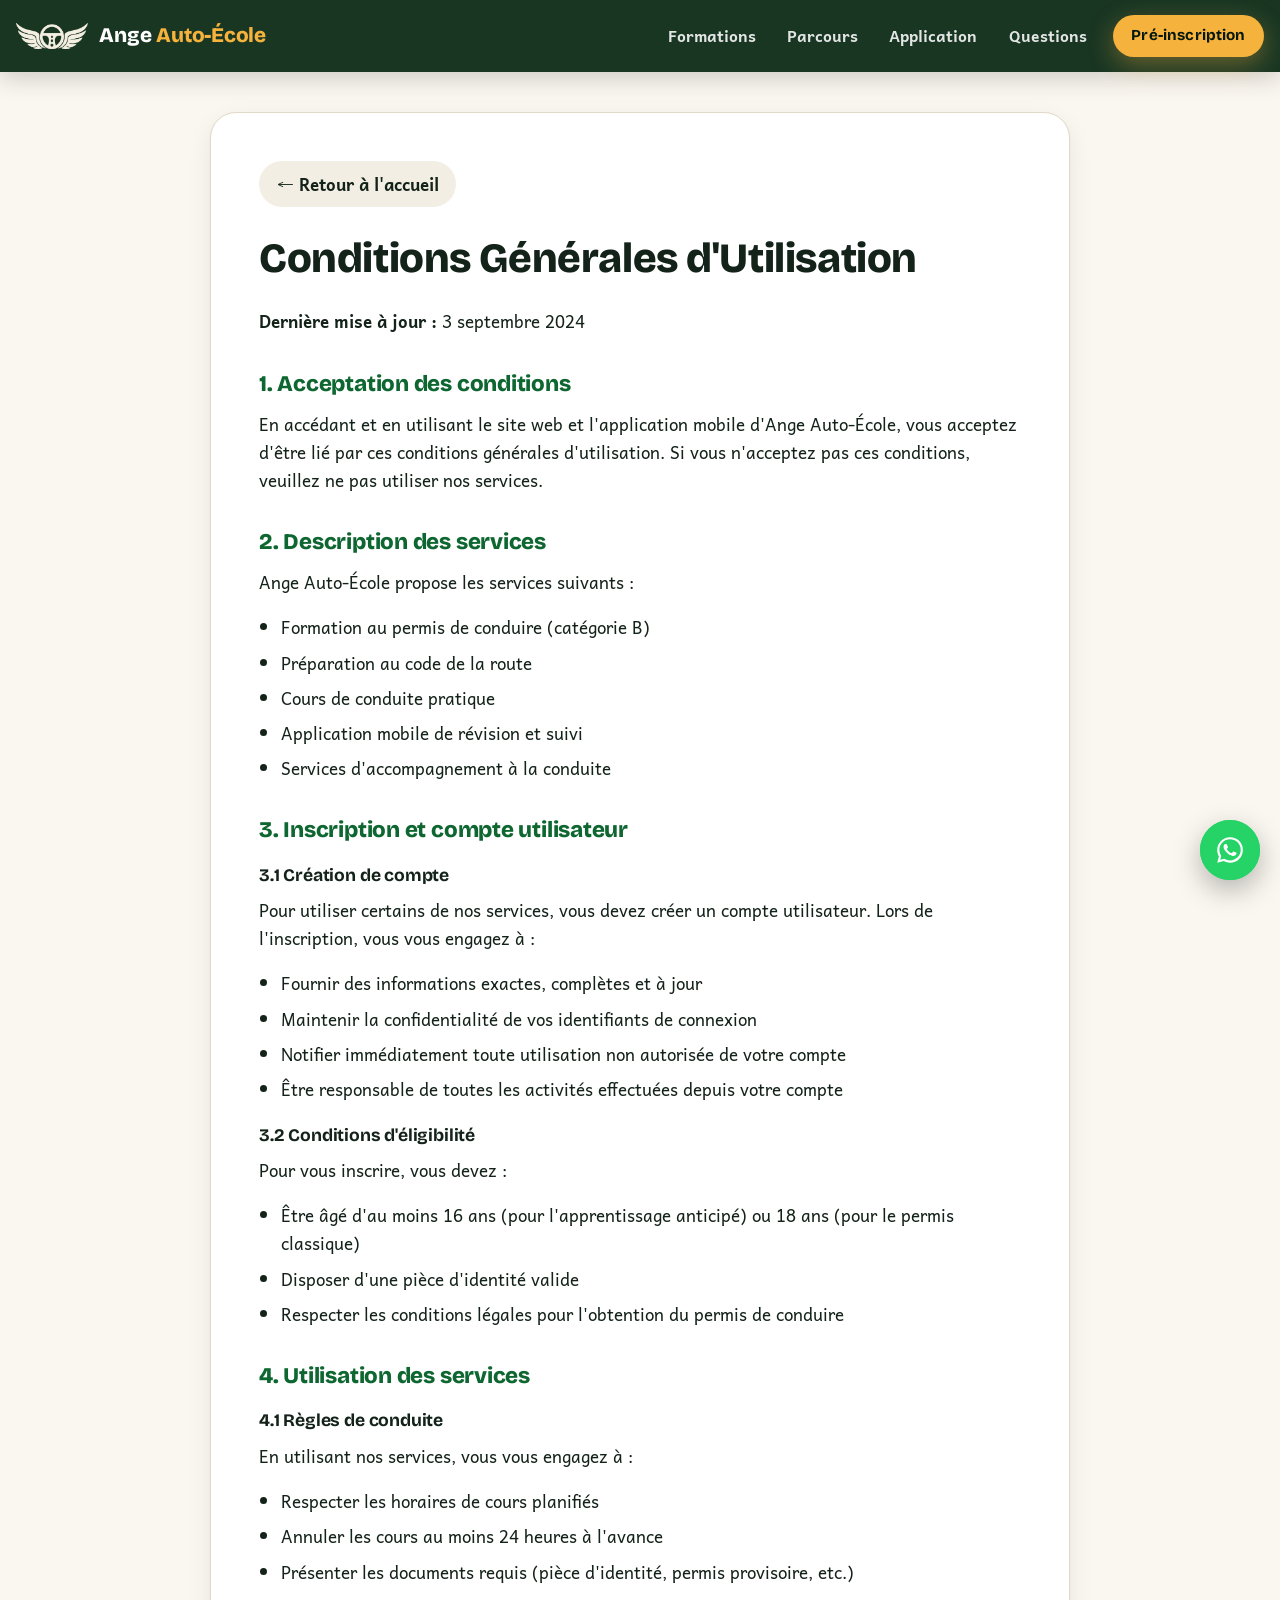
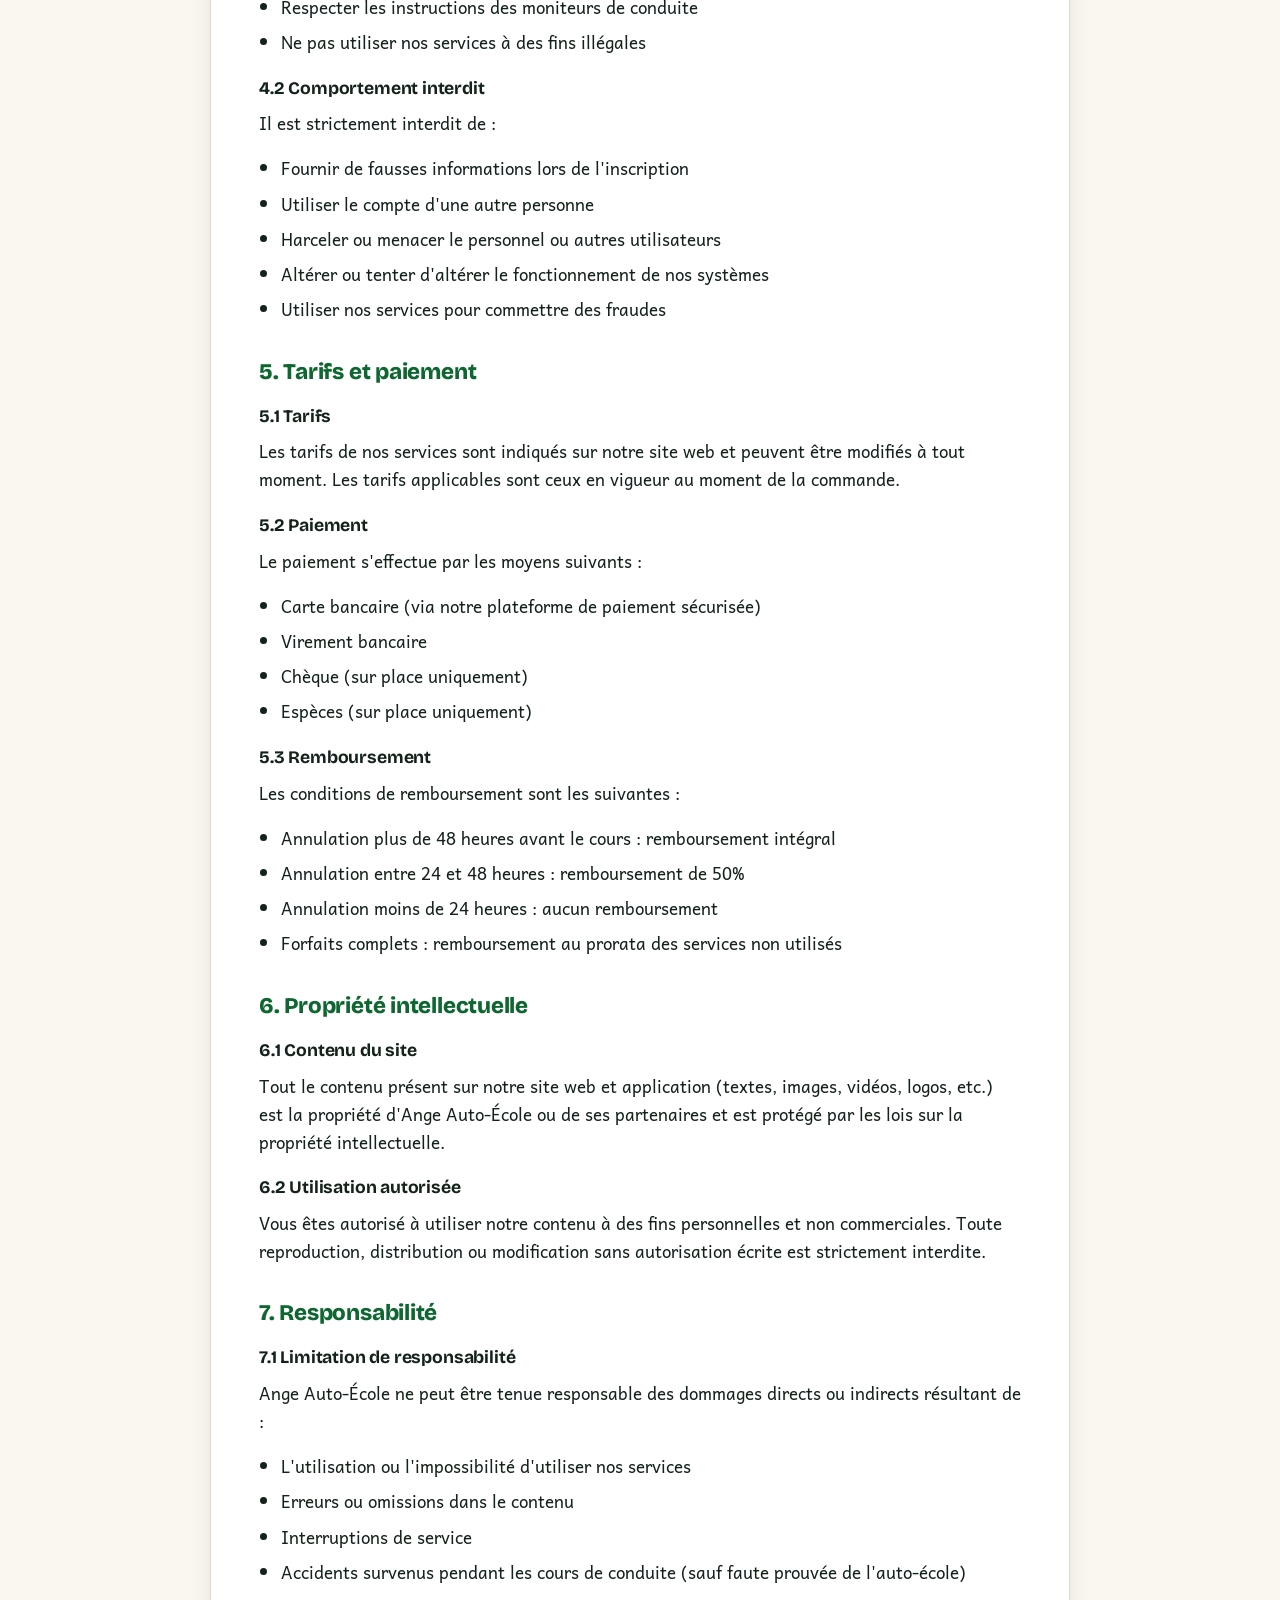
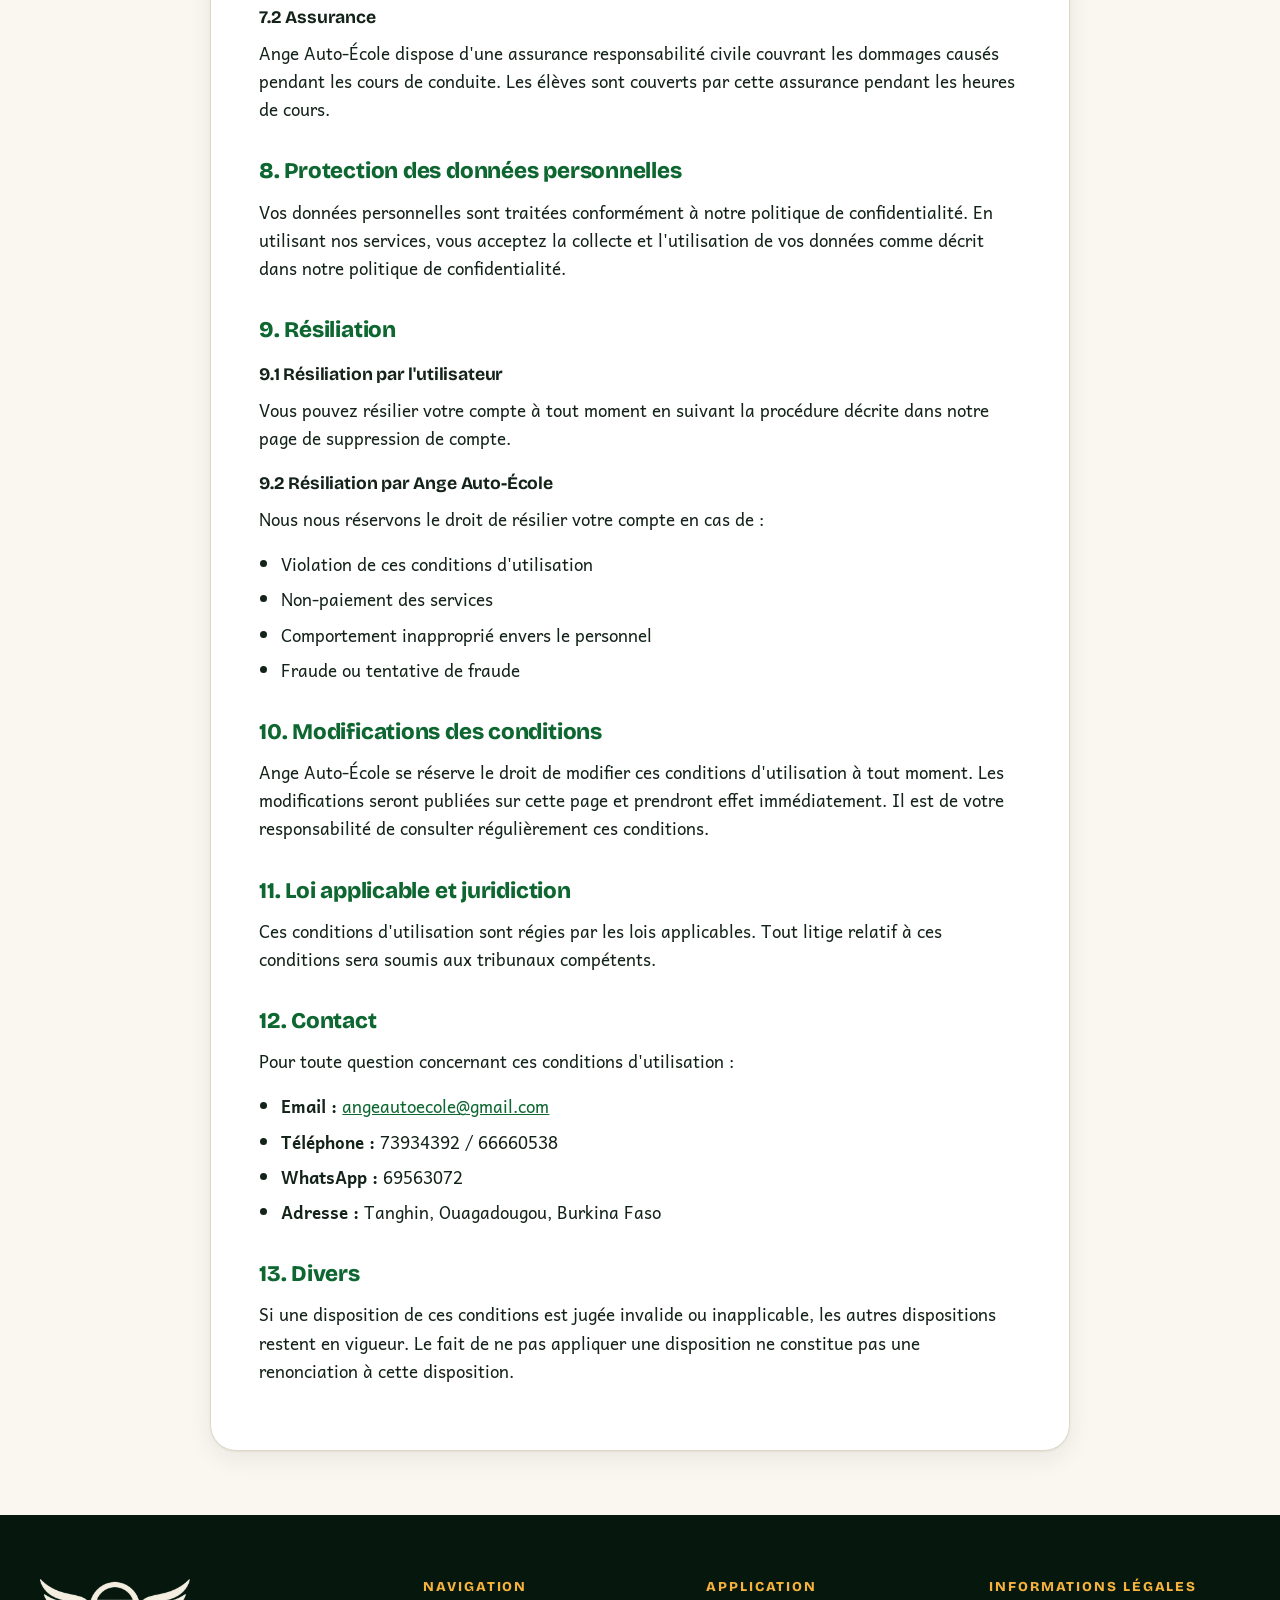
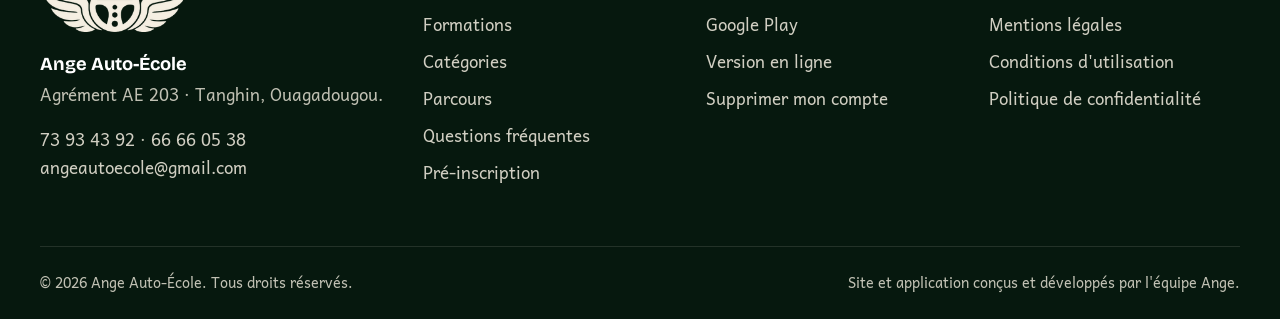
==== commit 846c9642: "Logo roue ailee dans l'en-tete, retrait de la mention DGTTM, agrement AE 203 Co-Authored-By: Claude " ====
--- a/conditions-utilisation.html
+++ b/conditions-utilisation.html
@@ -13,7 +13,7 @@
     <link rel="preconnect" href="https://fonts.googleapis.com">
     <link rel="preconnect" href="https://fonts.gstatic.com" crossorigin>
     <link href="https://fonts.googleapis.com/css2?family=Andika:wght@400;700&family=Bricolage+Grotesque:opsz,wght@12..96,600;12..96,700;12..96,800&display=swap" rel="stylesheet">
-    <link rel="stylesheet" href="styles.css?v=3">
+    <link rel="stylesheet" href="styles.css?v=4">
     <script>document.documentElement.classList.add('js');</script>
 </head>
 <body class="page-simple">
@@ -21,7 +21,7 @@
     <header class="entete">
         <nav class="entete__barre" aria-label="Navigation principale">
             <a class="marque" href="index.html" aria-label="Ange Auto-École, accueil">
-                <img src="assets/marque/logo-96.webp" width="48" height="48" alt="" class="marque__logo">
+                <span class="marque__logo" aria-hidden="true"></span>
                 <span class="marque__nom">Ange <span>Auto-École</span></span>
             </a>
             <button class="burger" type="button" aria-expanded="false" aria-controls="menu" aria-label="Ouvrir le menu">
@@ -185,8 +185,8 @@
     <footer class="pied">
         <div class="conteneur pied__grille">
             <div class="pied__marque">
-                <img src="assets/marque/logo-192.webp" width="72" height="72" alt="Logo Ange Auto-École" loading="lazy">
-                <p><strong>Ange Auto-École</strong><br>Auto-école agréée DGTTM à Tanghin, Ouagadougou.</p>
+                <span class="pied__logo" role="img" aria-label="Logo Ange Auto-École : la roue ailée"></span>
+                <p><strong>Ange Auto-École</strong><br>Agrément AE 203 · Tanghin, Ouagadougou.</p>
                 <p class="pied__contacts"><a href="tel:+22673934392">73 93 43 92</a> · <a href="tel:+22666660538">66 66 05 38</a><br><a href="mailto:angeautoecole@gmail.com">angeautoecole@gmail.com</a></p>
             </div>
             <div>
@@ -249,6 +249,6 @@
         <symbol id="i-horloge" viewBox="0 0 24 24"><circle cx="12" cy="12" r="9.5"/><path d="M12 6.5V12l3.5 2"/></symbol>
     </svg>
 
-<script src="script.js?v=3" defer></script>
+<script src="script.js?v=4" defer></script>
 </body>
 </html>
--- a/styles.css
+++ b/styles.css
@@ -155,7 +155,14 @@
     display: flex; align-items: center; justify-content: space-between; gap: 1rem;
 }
 .marque { display: flex; align-items: center; gap: .7rem; color: #fff; text-decoration: none; flex: none; }
-.marque__logo { width: 48px; height: 48px; border-radius: 50%; background: #fff; box-shadow: 0 2px 10px rgba(0, 0, 0, .25); }
+.marque__logo {
+    /* La roue ailée seule, teintée en crème sur la barre verte */
+    display: block; width: 72px; aspect-ratio: 455 / 161; background: var(--creme);
+    -webkit-mask: url('assets/marque/roue-ailee-240.webp') center / contain no-repeat;
+    mask: url('assets/marque/roue-ailee-240.webp') center / contain no-repeat;
+    transition: transform .4s var(--courbe);
+}
+.marque:hover .marque__logo { transform: rotate(-4deg) scale(1.05); }
 .marque__nom { font-size: 1.3rem; font-weight: 800; letter-spacing: -.01em; white-space: nowrap; }
 .marque__nom span { color: var(--or); }
 
@@ -194,7 +201,7 @@
 }
 @media (max-width: 420px) {
     .marque__nom { font-size: 1.1rem; }
-    .marque__logo { width: 42px; height: 42px; }
+    .marque__logo { width: 58px; }
 }
 
 /* ---------- Héros ---------- */
@@ -563,12 +570,11 @@
 @keyframes entree-visionneuse { from { opacity: 0; transform: scale(.96); } }
 
 /* ---------- Raisons ---------- */
-.raisons { display: grid; grid-template-columns: repeat(4, 1fr); gap: 1.25rem; }
+.raisons { display: grid; grid-template-columns: repeat(3, 1fr); gap: 1.25rem; }
 .raison { padding: 1.8rem 1.5rem; border-radius: var(--rayon-grand); background: var(--surface); border: 1px solid var(--trait); text-align: center; }
 .raison svg { width: 64px; height: 64px; margin: 0 auto 1.1rem; padding: 14px; border-radius: 50%; color: var(--accent-texte); background: rgba(14, 102, 48, .1); }
 .raison p { margin: 0; color: var(--texte-doux); }
-@media (max-width: 1020px) { .raisons { grid-template-columns: repeat(2, 1fr); } }
-@media (max-width: 560px) { .raisons { grid-template-columns: 1fr; } }
+@media (max-width: 760px) { .raisons { grid-template-columns: 1fr; } }
 
 /* ---------- FAQ ---------- */
 .faq { display: grid; gap: .8rem; }
@@ -642,7 +648,11 @@
 /* ---------- Pied de page ---------- */
 .pied { background: var(--encre); color: rgba(245, 239, 226, .78); padding: 4rem 0 1.5rem; }
 .pied__grille { display: grid; grid-template-columns: 1.4fr 1fr 1fr 1fr; gap: 2rem; }
-.pied__marque img { width: 72px; height: 72px; border-radius: 50%; background: #fff; margin-bottom: 1rem; }
+.pied__logo {
+    display: block; width: 150px; aspect-ratio: 455 / 161; margin-bottom: 1.1rem; background: var(--creme);
+    -webkit-mask: url('assets/marque/roue-ailee-240.webp') center / contain no-repeat;
+    mask: url('assets/marque/roue-ailee-240.webp') center / contain no-repeat;
+}
 .pied__marque strong { color: #fff; font-family: var(--police-titre); font-size: 1.15rem; }
 .pied__titre { font-size: .85rem; letter-spacing: .14em; text-transform: uppercase; color: var(--or); margin-bottom: 1rem; }
 .pied ul { list-style: none; margin: 0; padding: 0; display: grid; gap: .55rem; }
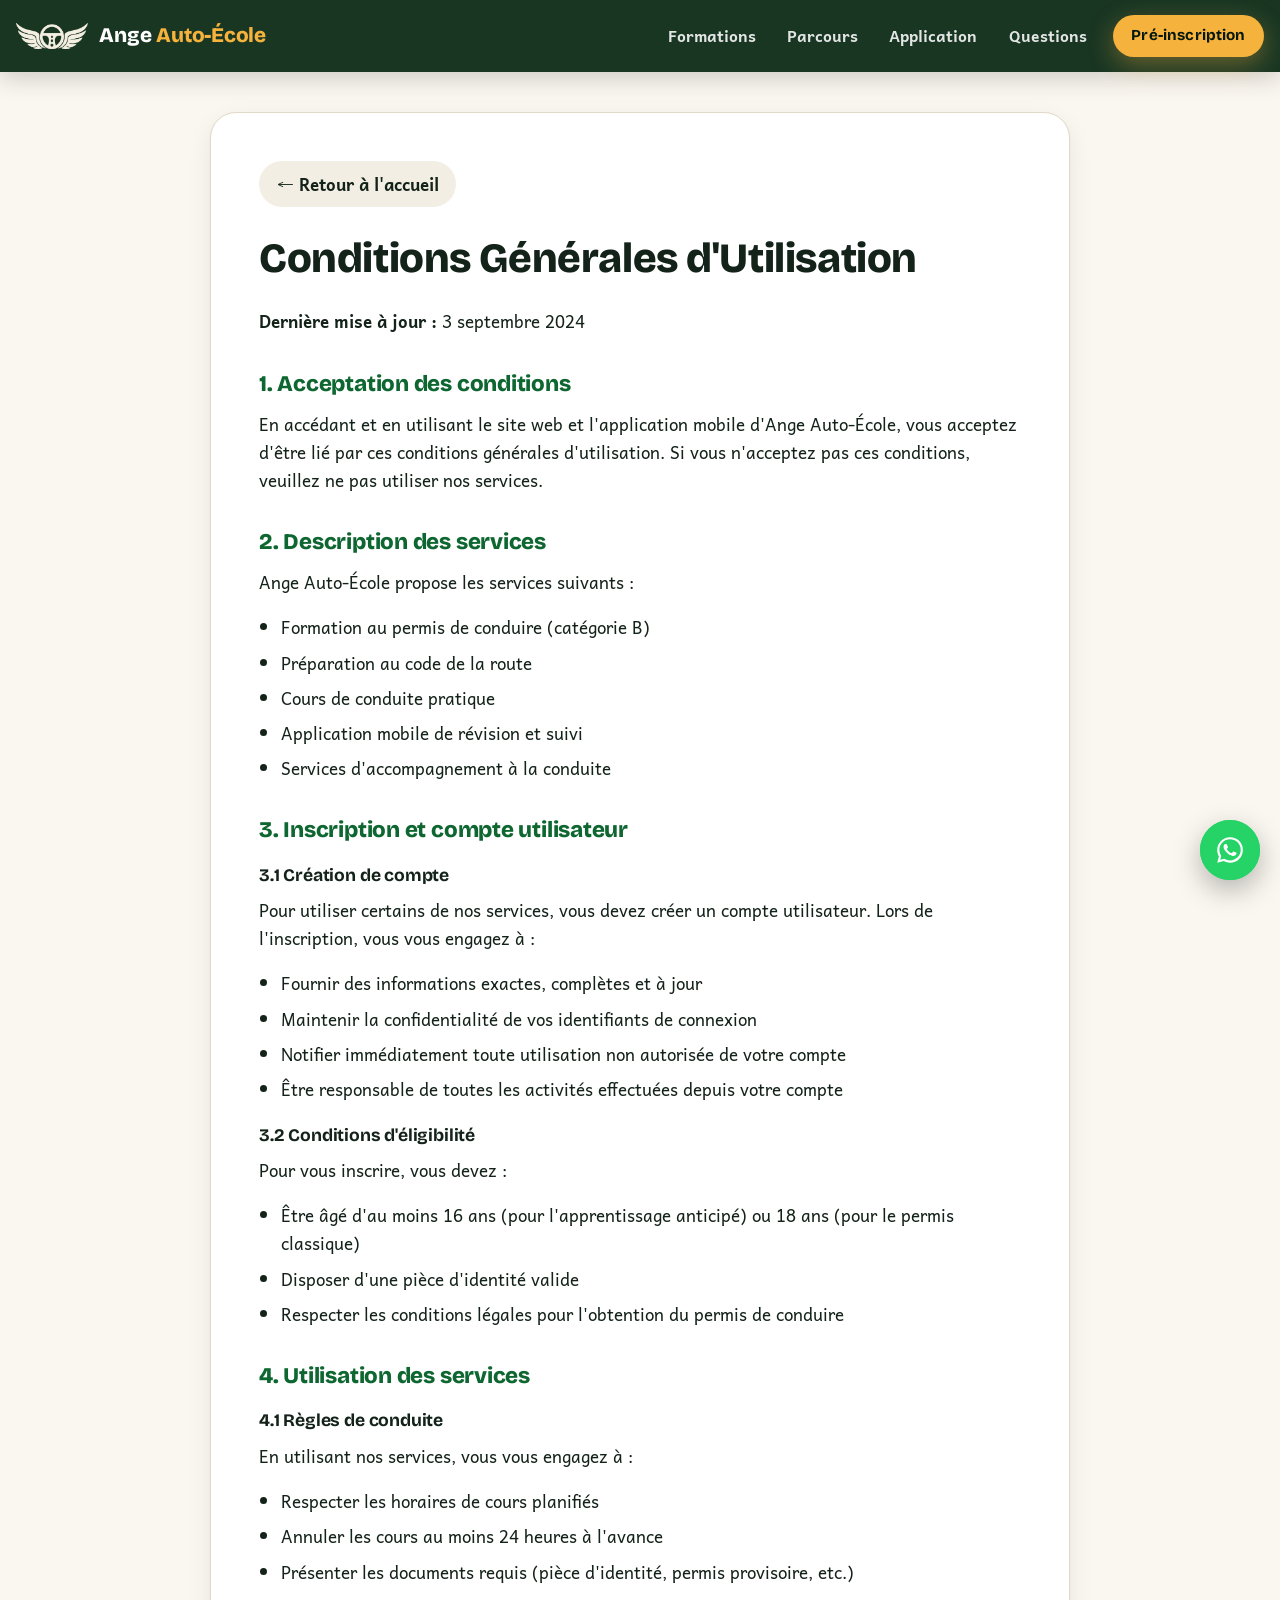
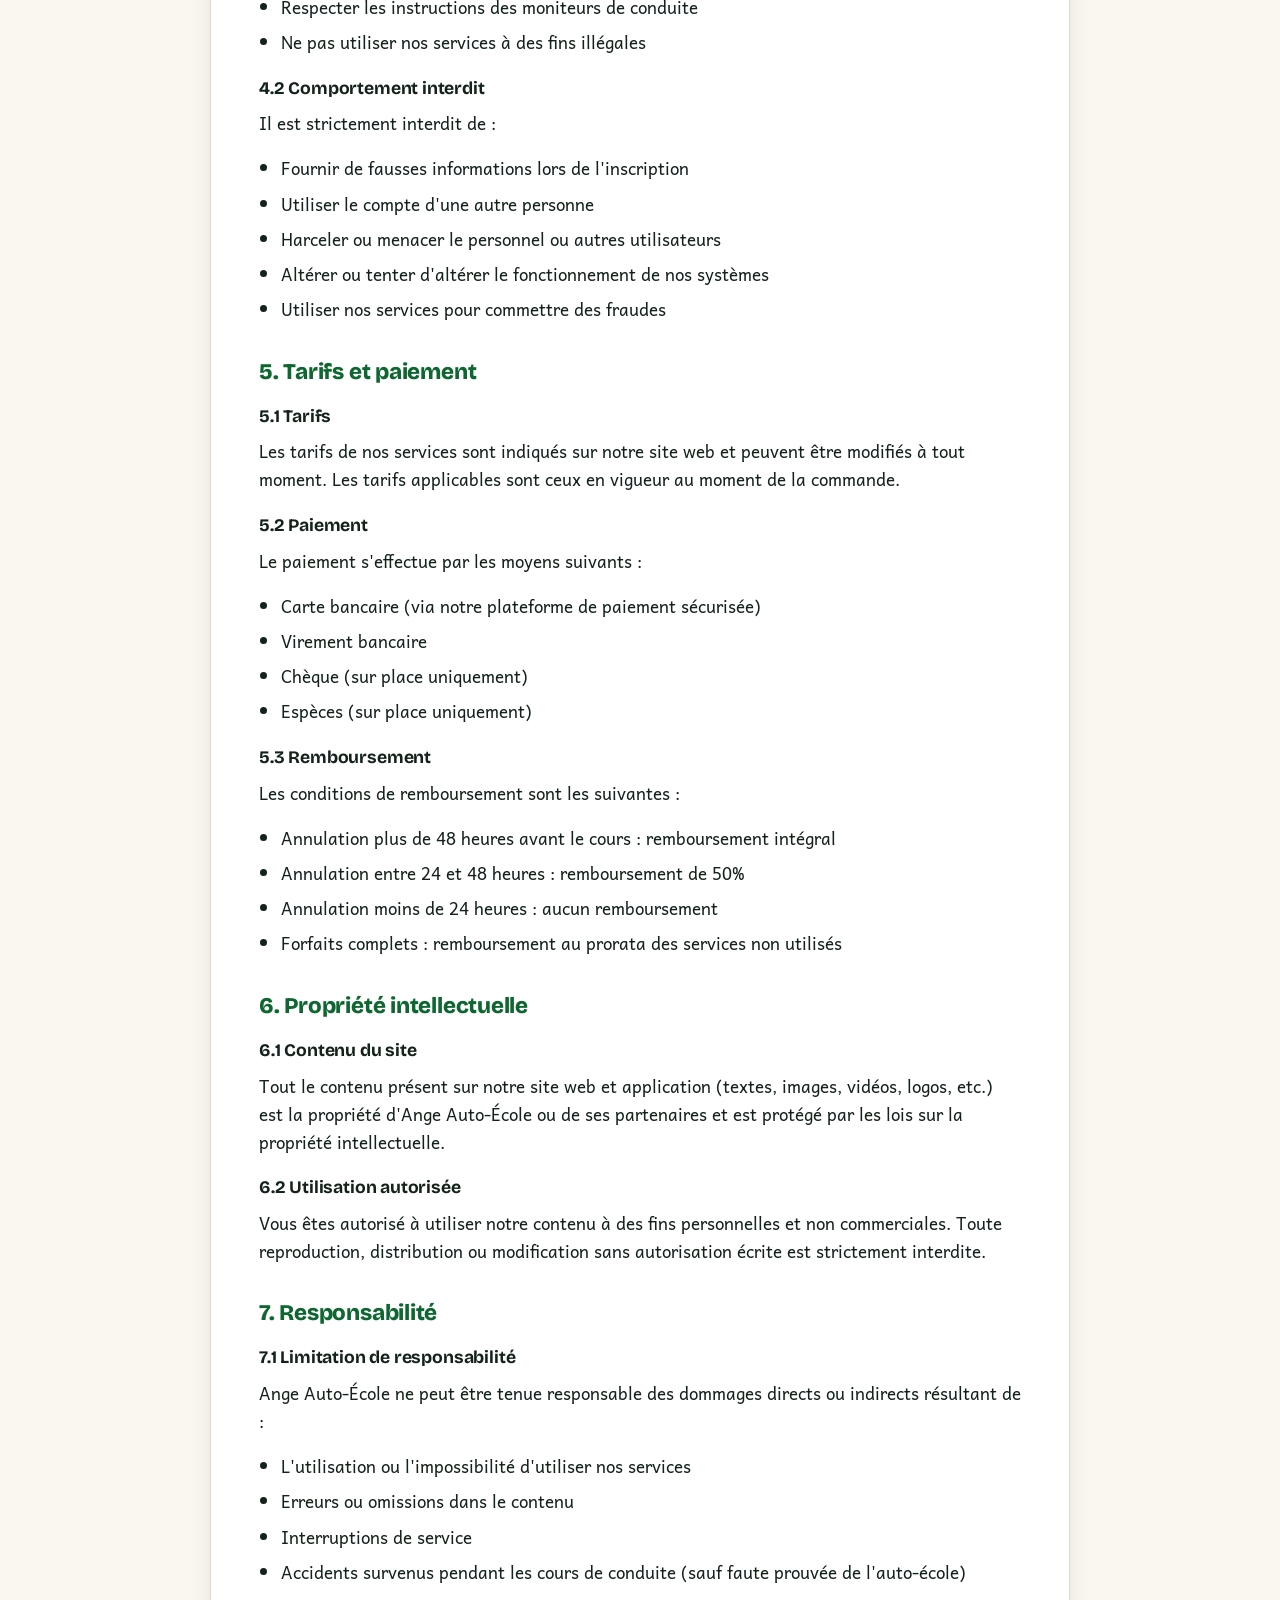
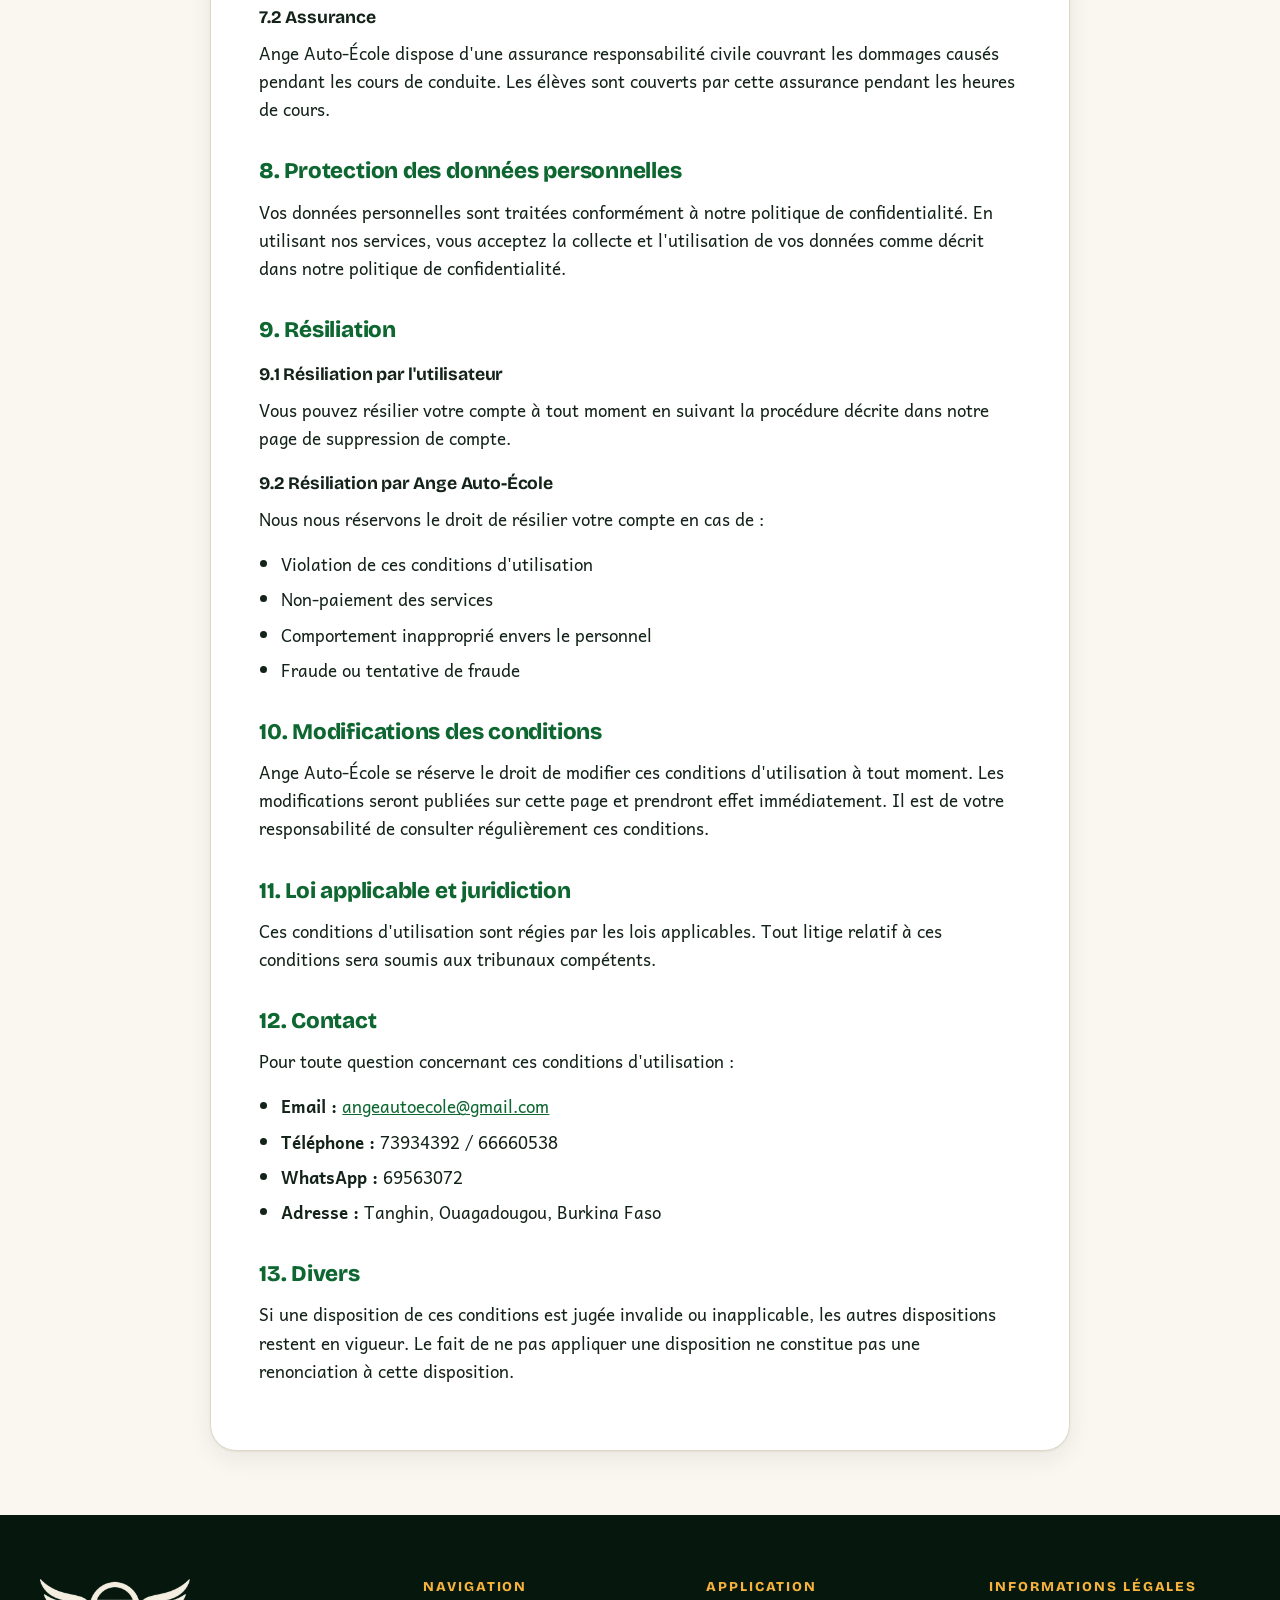
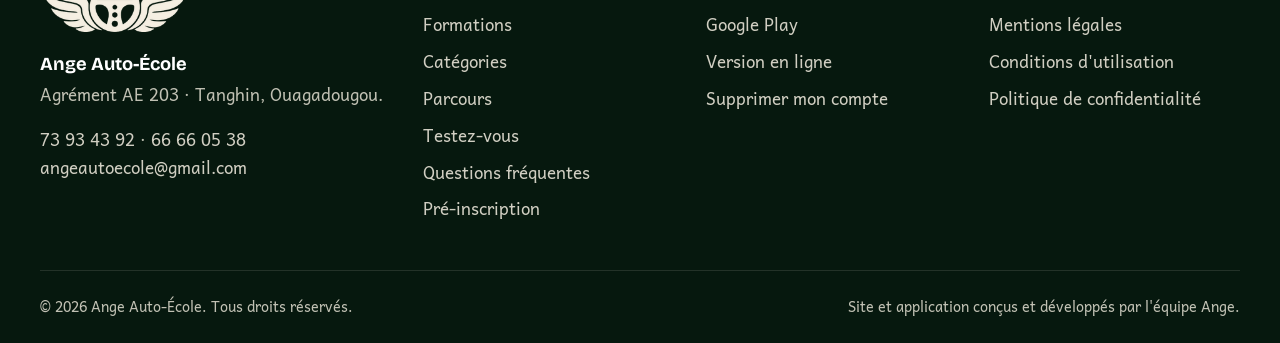
==== commit 48526bd2: "Question du jour et mini-test de 5 questions tires de la base Le telephone de la section Application" ====
--- a/conditions-utilisation.html
+++ b/conditions-utilisation.html
@@ -13,7 +13,7 @@
     <link rel="preconnect" href="https://fonts.googleapis.com">
     <link rel="preconnect" href="https://fonts.gstatic.com" crossorigin>
     <link href="https://fonts.googleapis.com/css2?family=Andika:wght@400;700&family=Bricolage+Grotesque:opsz,wght@12..96,600;12..96,700;12..96,800&display=swap" rel="stylesheet">
-    <link rel="stylesheet" href="styles.css?v=4">
+    <link rel="stylesheet" href="styles.css?v=5">
     <script>document.documentElement.classList.add('js');</script>
 </head>
 <body class="page-simple">
@@ -195,6 +195,7 @@
                     <li><a href="index.html#formations">Formations</a></li>
                     <li><a href="index.html#categories">Catégories</a></li>
                     <li><a href="index.html#parcours">Parcours</a></li>
+                    <li><a href="index.html#test">Testez-vous</a></li>
                     <li><a href="index.html#faq">Questions fréquentes</a></li>
                     <li><a href="index.html#contact">Pré-inscription</a></li>
                 </ul>
@@ -249,6 +250,6 @@
         <symbol id="i-horloge" viewBox="0 0 24 24"><circle cx="12" cy="12" r="9.5"/><path d="M12 6.5V12l3.5 2"/></symbol>
     </svg>
 
-<script src="script.js?v=4" defer></script>
+<script src="script.js?v=5" defer></script>
 </body>
 </html>
--- a/styles.css
+++ b/styles.css
@@ -96,6 +96,7 @@
 
 .conteneur { width: min(1200px, 100% - 2rem); margin-inline: auto; }
 .conteneur--etroit { width: min(860px, 100% - 2rem); }
+.conteneur--moyen { width: min(1040px, 100% - 2rem); }
 
 .texte-or { color: var(--or); }
 
@@ -128,6 +129,8 @@
     -webkit-backdrop-filter: blur(8px); backdrop-filter: blur(8px);
 }
 .bouton--verre:hover { background: rgba(255, 255, 255, .18); }
+.bouton--contour { background: transparent; color: var(--texte); border: 1.5px solid var(--trait); }
+.bouton--contour:hover { border-color: var(--vert-vif); }
 .bouton--petit { min-height: 42px; padding: .55rem 1.15rem; font-size: .95rem; }
 .bouton--plein { width: 100%; }
 
@@ -247,6 +250,14 @@
 .js .hero__contenu > :nth-child(3) { animation-delay: .4s; }
 .js .hero__contenu > :nth-child(4) { animation-delay: .55s; }
 .js .hero__contenu > :nth-child(5) { animation-delay: .7s; }
+.js .hero__contenu > :nth-child(6) { animation-delay: .85s; }
+.hero__lien {
+    display: inline-block; margin-top: 1.3rem; color: rgba(245, 239, 226, .85); font-weight: 700;
+    text-decoration: underline; text-decoration-color: rgba(245, 178, 60, .6); text-underline-offset: 5px;
+}
+.hero__lien:hover { color: var(--or); }
+.hero__lien span { display: inline-block; transition: transform .3s var(--courbe); }
+.hero__lien:hover span { transform: translateX(4px); }
 
 /* ---------- La roue ailée animée (reprise de l'écran de connexion) ----------
    Trois calques teintés par masque : le volant, la grande plume et les plumes
@@ -681,6 +692,104 @@
 @keyframes onde { from { transform: scale(1); opacity: .8; } to { transform: scale(1.6); opacity: 0; } }
 @media (max-width: 560px) { .whatsapp-flottant { width: 54px; height: 54px; right: 14px; bottom: 14px; } }
 
+/* ---------- Questions d'examen (question du jour, mini-test) ----------
+   Une même mise en forme pour le téléphone de la section Application et
+   pour le mini-test ; la variante --compacte est celle du téléphone. */
+.qcm { display: grid; grid-template-columns: 1.1fr 1fr; gap: clamp(1rem, .5rem + 2vw, 2rem); align-items: start; }
+.qcm__planche {
+    margin: 0; border-radius: var(--rayon); overflow: hidden; background: #fff;
+    border: 1px solid var(--trait); box-shadow: var(--ombre);
+}
+.qcm__planche img { width: 100%; height: auto; }
+.qcm__enonce { font-family: var(--police-titre); font-weight: 700; font-size: 1.15rem; margin: 0 0 .3rem; }
+.qcm__consigne { font-size: .88rem; color: var(--texte-doux); margin: 0 0 .9rem; }
+.qcm__reponses { display: grid; gap: .55rem; margin-bottom: 1rem; }
+.qcm__choix {
+    display: flex; align-items: center; gap: .75rem; width: 100%; text-align: left; cursor: pointer;
+    padding: .75rem .9rem; border-radius: 12px; border: 1.5px solid var(--trait); background: var(--surface);
+    color: var(--texte); font-size: 1rem; line-height: 1.35;
+    transition: border-color .2s, background-color .2s, transform .15s;
+}
+.qcm__choix b {
+    width: 30px; height: 30px; flex: none; display: grid; place-items: center; border-radius: 9px;
+    background: var(--fond-alt); font-family: var(--police-titre); transition: background-color .2s, color .2s;
+}
+.qcm__choix:hover:not(:disabled) { border-color: var(--vert-vif); transform: translateX(3px); }
+.qcm__choix[aria-pressed="true"] { border-color: var(--vert-vif); background: rgba(20, 131, 63, .08); }
+.qcm__choix[aria-pressed="true"] b { background: var(--vert-vif); color: #fff; }
+.qcm__choix:disabled { cursor: default; }
+.qcm__choix.est-juste { border-color: var(--vert-vif); background: rgba(20, 131, 63, .12); }
+.qcm__choix.est-juste b { background: var(--vert-vif); color: #fff; }
+.qcm__choix.est-faux { border-color: #b01f44; background: rgba(176, 31, 68, .1); animation: secousse .4s; }
+.qcm__choix.est-faux b { background: #b01f44; color: #fff; }
+.qcm__choix.est-oubliee { border-style: dashed; }
+.qcm__valider { width: 100%; }
+.qcm__valider:disabled { opacity: .45; cursor: not-allowed; transform: none; }
+.qcm__verdict { margin-top: 1rem; padding: 1rem 1.1rem; border-radius: var(--rayon); background: var(--vert); color: #fff; animation: apparition-panneau .45s var(--courbe); }
+.qcm__verdict.est-faux { background: #7a1330; }
+.qcm__verdict[hidden] { display: none; }
+.qcm__verdict strong { display: block; font-family: var(--police-titre); font-size: 1.1rem; }
+.qcm__verdict p { margin: .25rem 0 0; }
+.qcm__verdict details { margin-top: .7rem; }
+.qcm__verdict summary { cursor: pointer; font-weight: 700; text-decoration: underline; text-underline-offset: 3px; }
+.qcm__explication { margin-top: .6rem; padding: .8rem .9rem; border-radius: 10px; background: rgba(255, 255, 255, .12); font-size: .95rem; }
+.qcm__explication p { margin: 0 0 .6rem; }
+.qcm__explication p:last-child { margin: 0; }
+.qcm__suite { margin-top: 1rem; width: 100%; }
+@media (max-width: 760px) { .qcm { grid-template-columns: 1fr; } }
+
+/* Dans le téléphone (toujours sur fond clair, quel que soit le thème) */
+.telephone__contenu { display: flex; flex-direction: column; gap: .8rem; }
+.qcm--compacte { grid-template-columns: 1fr; gap: .6rem; }
+.qcm--compacte .qcm__planche { border-radius: 12px; box-shadow: none; border-color: #e0d9c8; }
+.qcm--compacte .qcm__enonce { font-size: .98rem; }
+.qcm--compacte .qcm__consigne { font-size: .78rem; margin-bottom: .5rem; color: #3f5347; }
+.qcm--compacte .qcm__reponses { gap: .4rem; margin-bottom: .6rem; }
+.qcm--compacte .qcm__choix { padding: .5rem .6rem; font-size: .85rem; gap: .55rem; background: #fff; color: #14231a; border-color: #e0d9c8; }
+.qcm--compacte .qcm__choix b { width: 24px; height: 24px; border-radius: 7px; font-size: .8rem; background: #f2eee3; }
+.qcm--compacte .qcm__choix[aria-pressed="true"] b, .qcm--compacte .qcm__choix.est-juste b { background: var(--vert-vif); color: #fff; }
+.qcm--compacte .qcm__choix.est-faux b { background: #b01f44; color: #fff; }
+.qcm--compacte .qcm__valider { min-height: 44px; padding: .5rem 1rem; font-size: .9rem; }
+.qcm--compacte .qcm__verdict { padding: .7rem .8rem; font-size: .85rem; margin-top: .6rem; }
+.qcm--compacte .qcm__verdict strong { font-size: .95rem; }
+.qcm--compacte .qcm__explication { font-size: .82rem; }
+.telephone__lien { font-size: .82rem; text-align: center; color: var(--vert); font-weight: 700; }
+
+/* Le mini-test */
+.test {
+    background: var(--surface); border: 1px solid var(--trait); border-radius: 28px; box-shadow: var(--ombre-haute);
+    padding: clamp(1.25rem, .8rem + 2.5vw, 2.5rem); position: relative; overflow: hidden;
+}
+.test [hidden] { display: none; }
+.test__accueil { text-align: center; }
+.test__faits { list-style: none; margin: 0 0 1.8rem; padding: 0; display: grid; grid-template-columns: repeat(3, 1fr); gap: 1rem; }
+.test__faits li { padding: 1.1rem .5rem; border-radius: var(--rayon); background: var(--fond-alt); }
+.test__faits strong { display: block; font-family: var(--police-titre); font-size: clamp(1.5rem, 1.2rem + 1.5vw, 2.2rem); color: var(--accent-texte); line-height: 1.1; }
+.test__faits span { color: var(--texte-doux); font-size: .92rem; }
+.test__note { margin: 1rem 0 0; color: var(--texte-doux); font-size: .9rem; }
+.test__tete { display: flex; justify-content: space-between; gap: 1rem; font-family: var(--police-titre); font-weight: 700; }
+.test__tete p { margin: 0; }
+.test__points { color: var(--accent-texte); }
+.test__progression { height: 8px; border-radius: 999px; background: var(--fond-alt); margin: .7rem 0 1.5rem; overflow: hidden; }
+.test__progression span { display: block; height: 100%; width: 0; border-radius: inherit; background: linear-gradient(90deg, var(--vert), var(--vert-lumiere)); transition: width .6s var(--courbe); }
+[data-test-question] > .qcm { animation: apparition-panneau .45s var(--courbe); }
+.test__fin { text-align: center; animation: apparition-panneau .5s var(--courbe); }
+.test__fin h3 { font-size: clamp(1.4rem, 1.1rem + 1.2vw, 1.9rem); margin-top: 1rem; }
+.test__fin p { color: var(--texte-doux); max-width: 560px; margin-inline: auto; }
+.test__actions { display: flex; flex-wrap: wrap; gap: .8rem; justify-content: center; margin-top: 1.5rem; }
+.test__erreur { text-align: center; color: var(--texte-doux); }
+.score { position: relative; width: 150px; margin: 0 auto; }
+.score svg { width: 100%; transform: rotate(-90deg); }
+.score circle { fill: none; stroke-width: 10; }
+.score__fond { stroke: var(--fond-alt); }
+.score__arc { stroke: var(--vert-vif); stroke-linecap: round; stroke-dasharray: 326.7; stroke-dashoffset: 326.7; transition: stroke-dashoffset 1.2s var(--courbe) .2s; }
+.score.est-reussi .score__arc { stroke: var(--or); }
+.score span { position: absolute; inset: 0; display: grid; place-items: center; font-family: var(--police-titre); font-weight: 800; font-size: 2.2rem; }
+@media (max-width: 520px) {
+    .test__faits { grid-template-columns: 1fr; }
+    .test__actions .bouton { width: 100%; }
+}
+
 /* ---------- Apparitions au défilement ----------
    Le contenu n'est masqué que si le script tourne (classe .js posée dans
    <head>) : sans JavaScript, tout reste visible. */
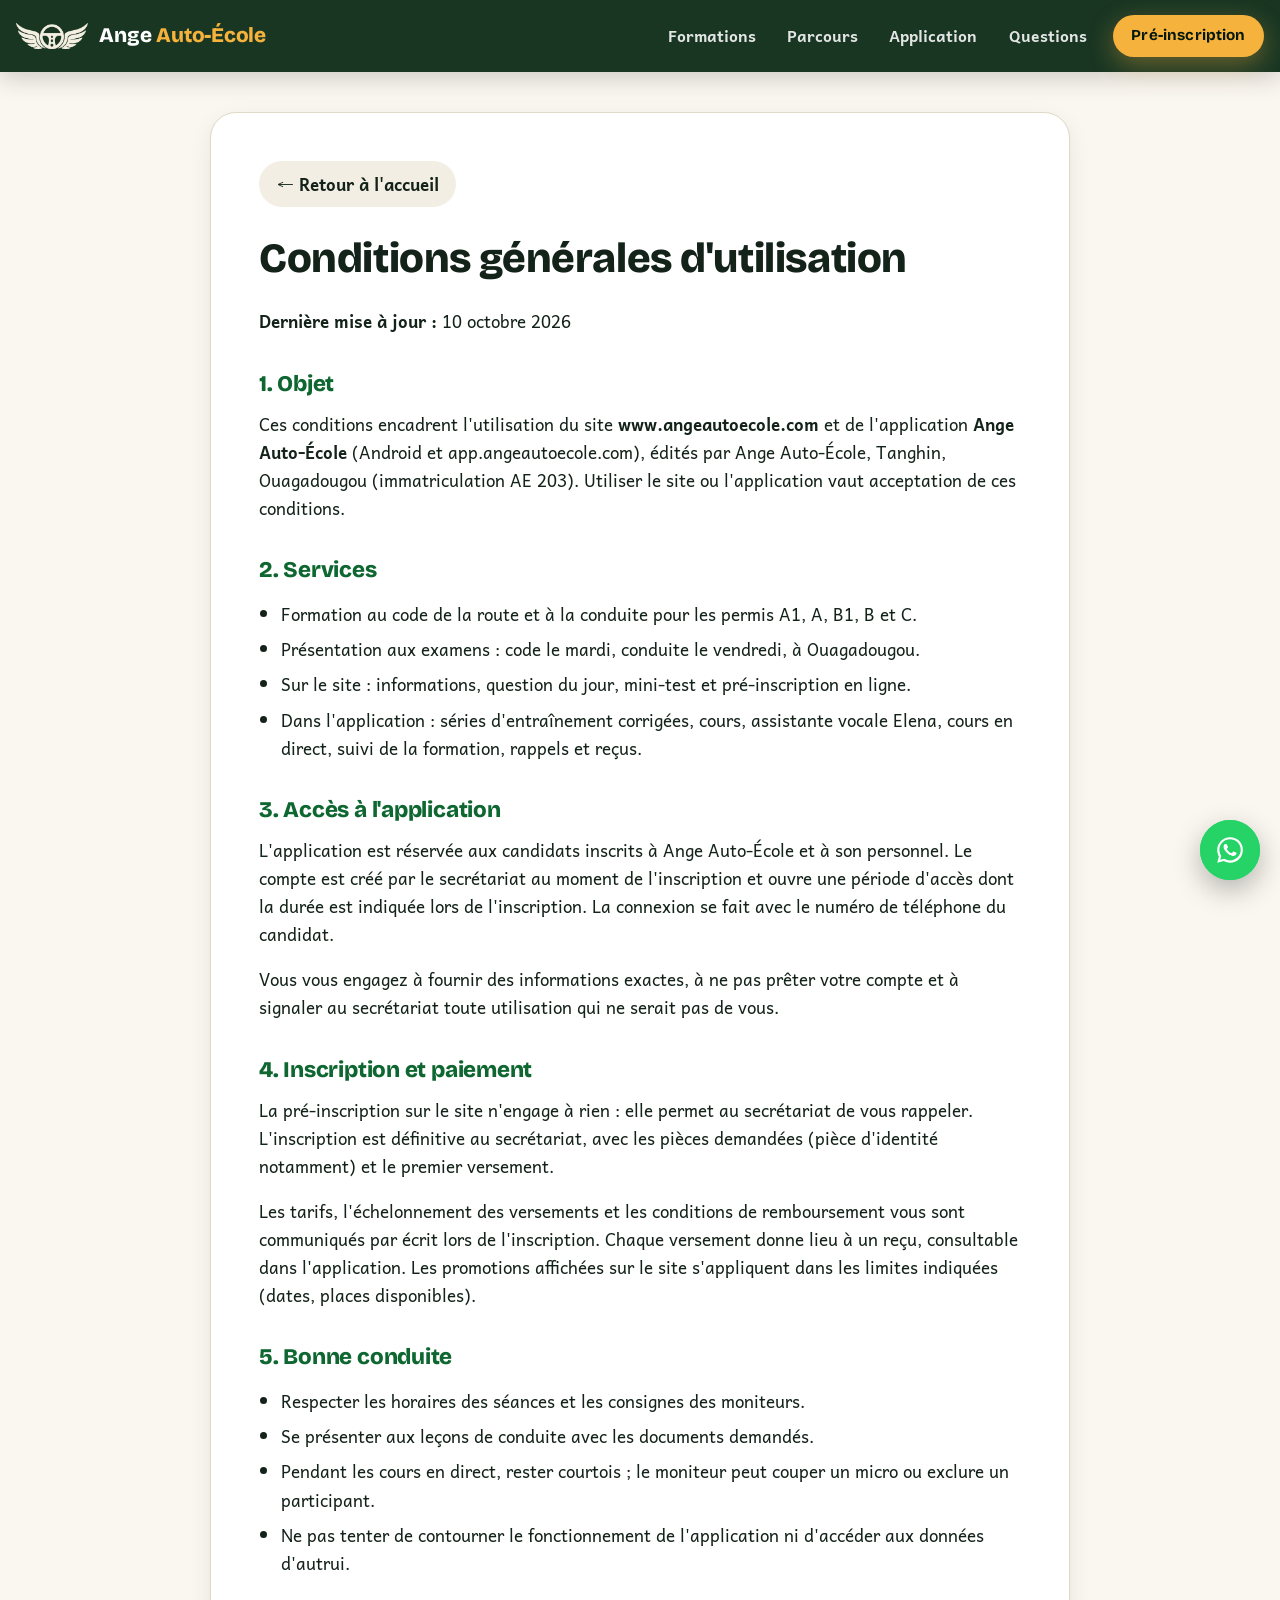
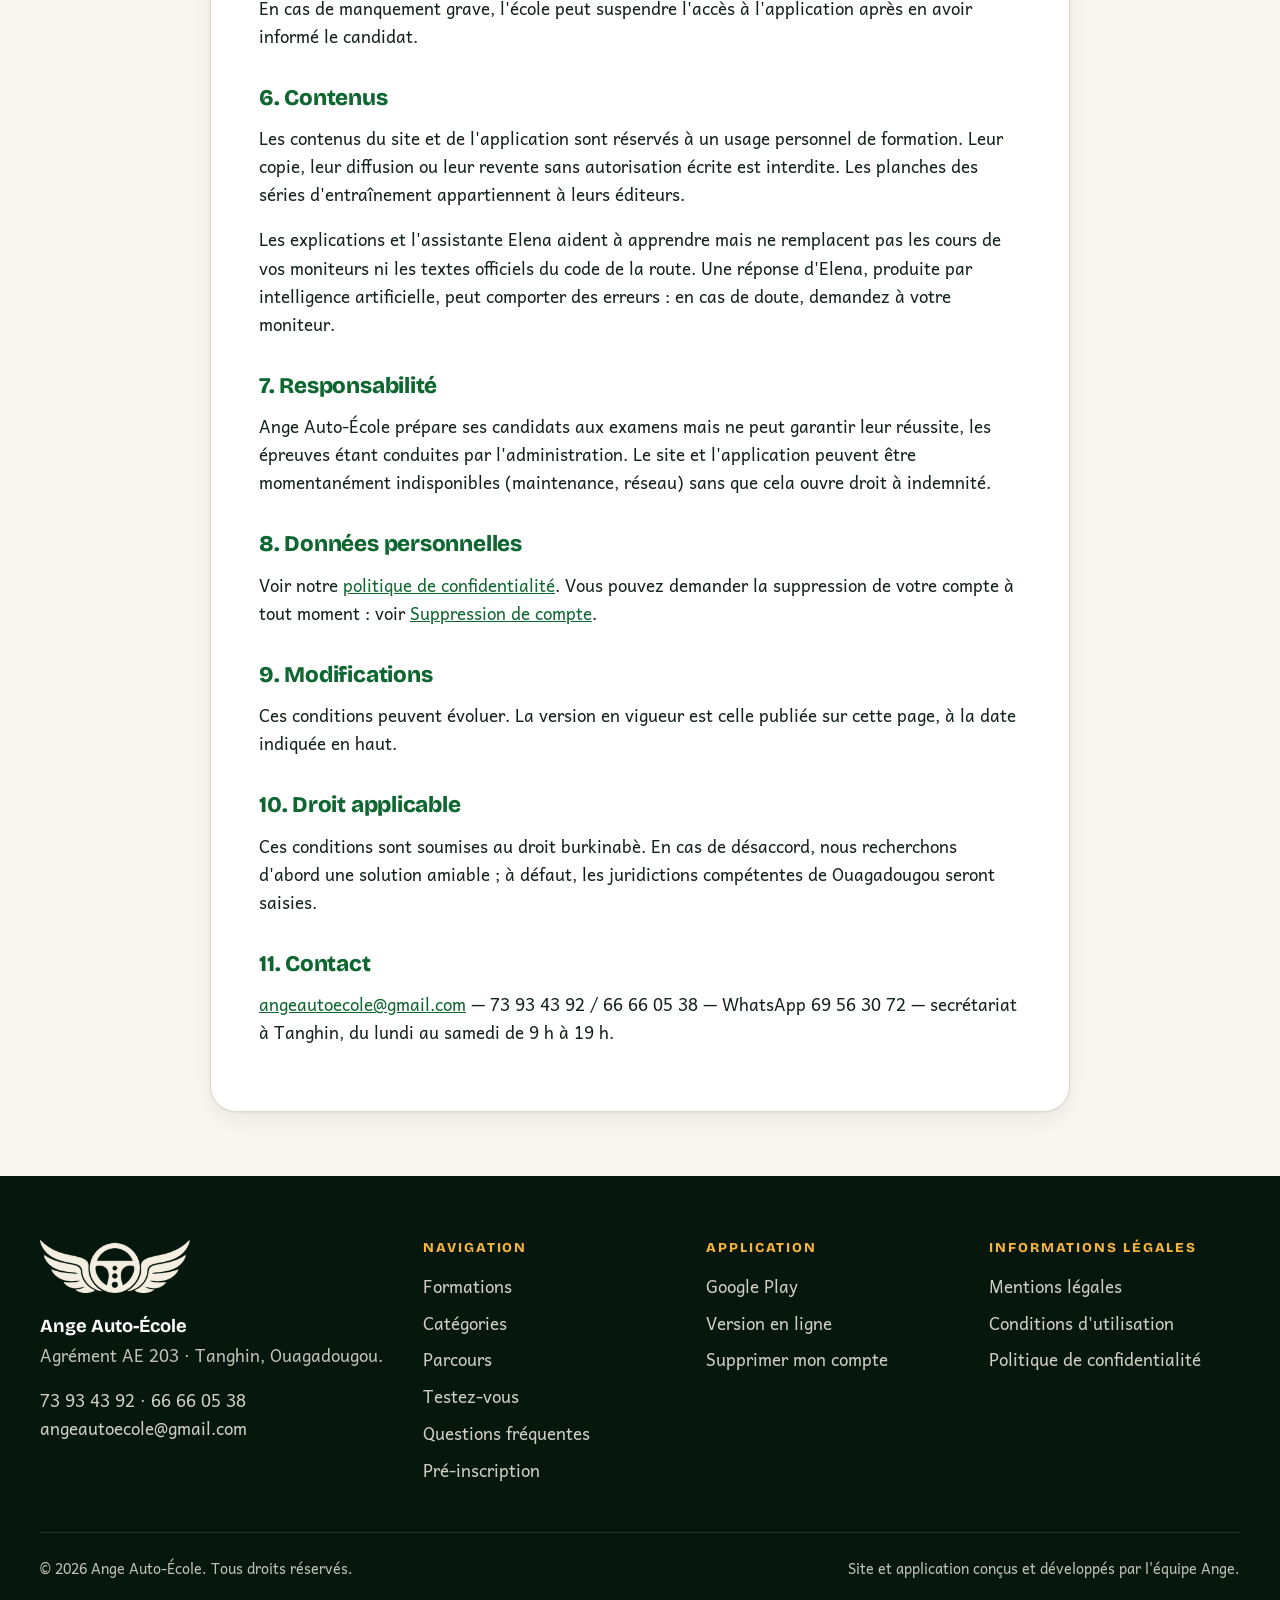
==== commit ed7f3314: "Pages legales completees et rendues exactes Mentions legales, confidentialite, conditions et suppres" ====
--- a/conditions-utilisation.html
+++ b/conditions-utilisation.html
@@ -13,7 +13,7 @@
     <link rel="preconnect" href="https://fonts.googleapis.com">
     <link rel="preconnect" href="https://fonts.gstatic.com" crossorigin>
     <link href="https://fonts.googleapis.com/css2?family=Andika:wght@400;700&family=Bricolage+Grotesque:opsz,wght@12..96,600;12..96,700;12..96,800&display=swap" rel="stylesheet">
-    <link rel="stylesheet" href="styles.css?v=5">
+    <link rel="stylesheet" href="styles.css?v=7">
     <script>document.documentElement.classList.add('js');</script>
 </head>
 <body class="page-simple">
@@ -40,144 +40,56 @@
     <main id="contenu">
         <div class="legal-page">
             <a href="index.html" class="back-button">← Retour à l'accueil</a>
-            
-            <h1>Conditions Générales d'Utilisation</h1>
-            
-            <p><strong>Dernière mise à jour :</strong> 3 septembre 2024</p>
-            
-            <h2>1. Acceptation des conditions</h2>
-            <p>En accédant et en utilisant le site web et l'application mobile d'Ange Auto-École, vous acceptez d'être lié par ces conditions générales d'utilisation. Si vous n'acceptez pas ces conditions, veuillez ne pas utiliser nos services.</p>
-            
-            <h2>2. Description des services</h2>
-            <p>Ange Auto-École propose les services suivants :</p>
+
+            <h1>Conditions générales d'utilisation</h1>
+            <p><strong>Dernière mise à jour :</strong> 10 octobre 2026</p>
+
+            <h2>1. Objet</h2>
+            <p>Ces conditions encadrent l'utilisation du site <strong>www.angeautoecole.com</strong> et de l'application <strong>Ange Auto-École</strong> (Android et app.angeautoecole.com), édités par Ange Auto-École, Tanghin, Ouagadougou (immatriculation AE 203). Utiliser le site ou l'application vaut acceptation de ces conditions.</p>
+
+            <h2>2. Services</h2>
             <ul>
-                <li>Formation au permis de conduire (catégorie B)</li>
-                <li>Préparation au code de la route</li>
-                <li>Cours de conduite pratique</li>
-                <li>Application mobile de révision et suivi</li>
-                <li>Services d'accompagnement à la conduite</li>
+                <li>Formation au code de la route et à la conduite pour les permis A1, A, B1, B et C.</li>
+                <li>Présentation aux examens : code le mardi, conduite le vendredi, à Ouagadougou.</li>
+                <li>Sur le site : informations, question du jour, mini-test et pré-inscription en ligne.</li>
+                <li>Dans l'application : séries d'entraînement corrigées, cours, assistante vocale Elena, cours en direct, suivi de la formation, rappels et reçus.</li>
             </ul>
-            
-            <h2>3. Inscription et compte utilisateur</h2>
-            
-            <h3>3.1 Création de compte</h3>
-            <p>Pour utiliser certains de nos services, vous devez créer un compte utilisateur. Lors de l'inscription, vous vous engagez à :</p>
+
+            <h2>3. Accès à l'application</h2>
+            <p>L'application est réservée aux candidats inscrits à Ange Auto-École et à son personnel. Le compte est créé par le secrétariat au moment de l'inscription et ouvre une période d'accès dont la durée est indiquée lors de l'inscription. La connexion se fait avec le numéro de téléphone du candidat.</p>
+            <p>Vous vous engagez à fournir des informations exactes, à ne pas prêter votre compte et à signaler au secrétariat toute utilisation qui ne serait pas de vous.</p>
+
+            <h2>4. Inscription et paiement</h2>
+            <p>La pré-inscription sur le site n'engage à rien : elle permet au secrétariat de vous rappeler. L'inscription est définitive au secrétariat, avec les pièces demandées (pièce d'identité notamment) et le premier versement.</p>
+            <p>Les tarifs, l'échelonnement des versements et les conditions de remboursement vous sont communiqués par écrit lors de l'inscription. Chaque versement donne lieu à un reçu, consultable dans l'application. Les promotions affichées sur le site s'appliquent dans les limites indiquées (dates, places disponibles).</p>
+
+            <h2>5. Bonne conduite</h2>
             <ul>
-                <li>Fournir des informations exactes, complètes et à jour</li>
-                <li>Maintenir la confidentialité de vos identifiants de connexion</li>
-                <li>Notifier immédiatement toute utilisation non autorisée de votre compte</li>
-                <li>Être responsable de toutes les activités effectuées depuis votre compte</li>
+                <li>Respecter les horaires des séances et les consignes des moniteurs.</li>
+                <li>Se présenter aux leçons de conduite avec les documents demandés.</li>
+                <li>Pendant les cours en direct, rester courtois ; le moniteur peut couper un micro ou exclure un participant.</li>
+                <li>Ne pas tenter de contourner le fonctionnement de l'application ni d'accéder aux données d'autrui.</li>
             </ul>
-            
-            <h3>3.2 Conditions d'éligibilité</h3>
-            <p>Pour vous inscrire, vous devez :</p>
-            <ul>
-                <li>Être âgé d'au moins 16 ans (pour l'apprentissage anticipé) ou 18 ans (pour le permis classique)</li>
-                <li>Disposer d'une pièce d'identité valide</li>
-                <li>Respecter les conditions légales pour l'obtention du permis de conduire</li>
-            </ul>
-            
-            <h2>4. Utilisation des services</h2>
-            
-            <h3>4.1 Règles de conduite</h3>
-            <p>En utilisant nos services, vous vous engagez à :</p>
-            <ul>
-                <li>Respecter les horaires de cours planifiés</li>
-                <li>Annuler les cours au moins 24 heures à l'avance</li>
-                <li>Présenter les documents requis (pièce d'identité, permis provisoire, etc.)</li>
-                <li>Respecter les instructions des moniteurs de conduite</li>
-                <li>Ne pas utiliser nos services à des fins illégales</li>
-            </ul>
-            
-            <h3>4.2 Comportement interdit</h3>
-            <p>Il est strictement interdit de :</p>
-            <ul>
-                <li>Fournir de fausses informations lors de l'inscription</li>
-                <li>Utiliser le compte d'une autre personne</li>
-                <li>Harceler ou menacer le personnel ou autres utilisateurs</li>
-                <li>Altérer ou tenter d'altérer le fonctionnement de nos systèmes</li>
-                <li>Utiliser nos services pour commettre des fraudes</li>
-            </ul>
-            
-            <h2>5. Tarifs et paiement</h2>
-            
-            <h3>5.1 Tarifs</h3>
-            <p>Les tarifs de nos services sont indiqués sur notre site web et peuvent être modifiés à tout moment. Les tarifs applicables sont ceux en vigueur au moment de la commande.</p>
-            
-            <h3>5.2 Paiement</h3>
-            <p>Le paiement s'effectue par les moyens suivants :</p>
-            <ul>
-                <li>Carte bancaire (via notre plateforme de paiement sécurisée)</li>
-                <li>Virement bancaire</li>
-                <li>Chèque (sur place uniquement)</li>
-                <li>Espèces (sur place uniquement)</li>
-            </ul>
-            
-            <h3>5.3 Remboursement</h3>
-            <p>Les conditions de remboursement sont les suivantes :</p>
-            <ul>
-                <li>Annulation plus de 48 heures avant le cours : remboursement intégral</li>
-                <li>Annulation entre 24 et 48 heures : remboursement de 50%</li>
-                <li>Annulation moins de 24 heures : aucun remboursement</li>
-                <li>Forfaits complets : remboursement au prorata des services non utilisés</li>
-            </ul>
-            
-            <h2>6. Propriété intellectuelle</h2>
-            
-            <h3>6.1 Contenu du site</h3>
-            <p>Tout le contenu présent sur notre site web et application (textes, images, vidéos, logos, etc.) est la propriété d'Ange Auto-École ou de ses partenaires et est protégé par les lois sur la propriété intellectuelle.</p>
-            
-            <h3>6.2 Utilisation autorisée</h3>
-            <p>Vous êtes autorisé à utiliser notre contenu à des fins personnelles et non commerciales. Toute reproduction, distribution ou modification sans autorisation écrite est strictement interdite.</p>
-            
+            <p>En cas de manquement grave, l'école peut suspendre l'accès à l'application après en avoir informé le candidat.</p>
+
+            <h2>6. Contenus</h2>
+            <p>Les contenus du site et de l'application sont réservés à un usage personnel de formation. Leur copie, leur diffusion ou leur revente sans autorisation écrite est interdite. Les planches des séries d'entraînement appartiennent à leurs éditeurs.</p>
+            <p>Les explications et l'assistante Elena aident à apprendre mais ne remplacent pas les cours de vos moniteurs ni les textes officiels du code de la route. Une réponse d'Elena, produite par intelligence artificielle, peut comporter des erreurs : en cas de doute, demandez à votre moniteur.</p>
+
             <h2>7. Responsabilité</h2>
-            
-            <h3>7.1 Limitation de responsabilité</h3>
-            <p>Ange Auto-École ne peut être tenue responsable des dommages directs ou indirects résultant de :</p>
-            <ul>
-                <li>L'utilisation ou l'impossibilité d'utiliser nos services</li>
-                <li>Erreurs ou omissions dans le contenu</li>
-                <li>Interruptions de service</li>
-                <li>Accidents survenus pendant les cours de conduite (sauf faute prouvée de l'auto-école)</li>
-            </ul>
-            
-            <h3>7.2 Assurance</h3>
-            <p>Ange Auto-École dispose d'une assurance responsabilité civile couvrant les dommages causés pendant les cours de conduite. Les élèves sont couverts par cette assurance pendant les heures de cours.</p>
-            
-            <h2>8. Protection des données personnelles</h2>
-            <p>Vos données personnelles sont traitées conformément à notre politique de confidentialité. En utilisant nos services, vous acceptez la collecte et l'utilisation de vos données comme décrit dans notre politique de confidentialité.</p>
-            
-            <h2>9. Résiliation</h2>
-            
-            <h3>9.1 Résiliation par l'utilisateur</h3>
-            <p>Vous pouvez résilier votre compte à tout moment en suivant la procédure décrite dans notre page de suppression de compte.</p>
-            
-            <h3>9.2 Résiliation par Ange Auto-École</h3>
-            <p>Nous nous réservons le droit de résilier votre compte en cas de :</p>
-            <ul>
-                <li>Violation de ces conditions d'utilisation</li>
-                <li>Non-paiement des services</li>
-                <li>Comportement inapproprié envers le personnel</li>
-                <li>Fraude ou tentative de fraude</li>
-            </ul>
-            
-            <h2>10. Modifications des conditions</h2>
-            <p>Ange Auto-École se réserve le droit de modifier ces conditions d'utilisation à tout moment. Les modifications seront publiées sur cette page et prendront effet immédiatement. Il est de votre responsabilité de consulter régulièrement ces conditions.</p>
-            
-            <h2>11. Loi applicable et juridiction</h2>
-            <p>Ces conditions d'utilisation sont régies par les lois applicables. Tout litige relatif à ces conditions sera soumis aux tribunaux compétents.</p>
-            
-            <h2>12. Contact</h2>
-            <p>Pour toute question concernant ces conditions d'utilisation :</p>
-            <ul>
-                <li><strong>Email :</strong> <a href="mailto:angeautoecole@gmail.com">angeautoecole@gmail.com</a></li>
-                <li><strong>Téléphone :</strong> 73934392 / 66660538</li>
-                <li><strong>WhatsApp :</strong> 69563072</li>
-                <li><strong>Adresse :</strong> Tanghin, Ouagadougou, Burkina Faso</li>
-            </ul>
-            
-            <h2>13. Divers</h2>
-            <p>Si une disposition de ces conditions est jugée invalide ou inapplicable, les autres dispositions restent en vigueur. Le fait de ne pas appliquer une disposition ne constitue pas une renonciation à cette disposition.</p>
+            <p>Ange Auto-École prépare ses candidats aux examens mais ne peut garantir leur réussite, les épreuves étant conduites par l'administration. Le site et l'application peuvent être momentanément indisponibles (maintenance, réseau) sans que cela ouvre droit à indemnité.</p>
+
+            <h2>8. Données personnelles</h2>
+            <p>Voir notre <a href="politique-confidentialite.html">politique de confidentialité</a>. Vous pouvez demander la suppression de votre compte à tout moment : voir <a href="suppression-compte.html">Suppression de compte</a>.</p>
+
+            <h2>9. Modifications</h2>
+            <p>Ces conditions peuvent évoluer. La version en vigueur est celle publiée sur cette page, à la date indiquée en haut.</p>
+
+            <h2>10. Droit applicable</h2>
+            <p>Ces conditions sont soumises au droit burkinabè. En cas de désaccord, nous recherchons d'abord une solution amiable ; à défaut, les juridictions compétentes de Ouagadougou seront saisies.</p>
+
+            <h2>11. Contact</h2>
+            <p><a href="mailto:angeautoecole@gmail.com">angeautoecole@gmail.com</a> — 73 93 43 92 / 66 66 05 38 — WhatsApp 69 56 30 72 — secrétariat à Tanghin, du lundi au samedi de 9 h à 19 h.</p>
         </div>
     </main>
 
@@ -250,6 +162,6 @@
         <symbol id="i-horloge" viewBox="0 0 24 24"><circle cx="12" cy="12" r="9.5"/><path d="M12 6.5V12l3.5 2"/></symbol>
     </svg>
 
-<script src="script.js?v=5" defer></script>
+<script src="script.js?v=7" defer></script>
 </body>
 </html>
--- a/styles.css
+++ b/styles.css
@@ -352,6 +352,45 @@
 }
 .surtitre::before { content: ''; width: 26px; height: 3px; border-radius: 2px; background: var(--rouge); }
 .surtitre--or { color: var(--or); }
+
+/* ---------- Promotions en cours (cachées s'il n'y en a pas) ---------- */
+.section--promos {
+    background:
+        radial-gradient(70% 90% at 100% 0%, rgba(245, 178, 60, .18), transparent 60%),
+        var(--sombre);
+    color: var(--creme);
+}
+.section--promos[hidden] { display: none; }
+.section--promos h2 { color: #fff; }
+.promos { display: grid; grid-template-columns: repeat(auto-fit, minmax(300px, 1fr)); gap: 1.25rem; max-width: 1040px; margin: 0 auto; }
+.promo {
+    display: grid; grid-template-columns: auto 1fr; border-radius: var(--rayon-grand); overflow: hidden;
+    background: rgba(255, 255, 255, .05); border: 1px solid rgba(245, 178, 60, .35);
+    animation: apparition-panneau .6s var(--courbe) both; animation-delay: calc(var(--i, 0) * 120ms);
+    transition: transform .3s var(--courbe), border-color .3s;
+}
+.promo:hover { transform: translateY(-4px); border-color: var(--or); }
+.promo__remise {
+    display: flex; flex-direction: column; align-items: center; justify-content: center; padding: 1.2rem .8rem; width: 136px; position: relative;
+    background: var(--or); color: var(--encre); font-family: var(--police-titre); font-weight: 800;
+    font-size: clamp(1.5rem, 1.2rem + 1vw, 2rem); line-height: 1.05; text-align: center;
+}
+/* La découpe du ticket */
+.promo__remise::after {
+    content: ''; position: absolute; right: -7px; top: 0; bottom: 0; width: 14px;
+    background: radial-gradient(circle at 7px 10px, var(--sombre) 6px, transparent 6.5px) 0 0 / 14px 20px repeat-y;
+}
+.promo__remise small { display: block; font-size: .42em; font-weight: 700; letter-spacing: .06em; text-transform: uppercase; margin-top: .2rem; }
+.promo__corps { padding: 1.2rem 1.3rem 1.3rem 1.6rem; }
+.promo__corps h3 { color: #fff; margin-bottom: .2rem; }
+.promo__categorie { color: var(--or); font-weight: 700; margin: 0 0 .6rem; }
+.promo__infos { list-style: none; margin: 0 0 1rem; padding: 0; color: rgba(245, 239, 226, .8); font-size: .95rem; display: grid; gap: .2rem; }
+.promo__urgent { color: #ffd27a; font-weight: 700; }
+@media (max-width: 420px) {
+    .promo { grid-template-columns: 1fr; }
+    .promo__remise { padding: .9rem; }
+    .promo__remise::after { display: none; }
+}
 
 /* ---------- Formations ---------- */
 .offres { display: grid; grid-template-columns: repeat(4, 1fr); gap: 1.25rem; }
@@ -806,7 +845,7 @@
 .legal-page h1 { font-size: clamp(1.9rem, 1.4rem + 2vw, 2.6rem); font-weight: 800; margin-bottom: 1.5rem; }
 .legal-page h2 { font-size: 1.4rem; color: var(--accent-texte); margin-top: 2.2rem; }
 .legal-page h3 { font-size: 1.1rem; margin-top: 1.4rem; }
-.legal-page ul { padding-left: 1.4rem; }
+.legal-page ul, .legal-page ol { padding-left: 1.4rem; }
 .legal-page li { margin-bottom: .45rem; }
 .back-button {
     display: inline-flex; align-items: center; gap: .4rem; margin-bottom: 1.8rem; padding: .55rem 1.1rem;
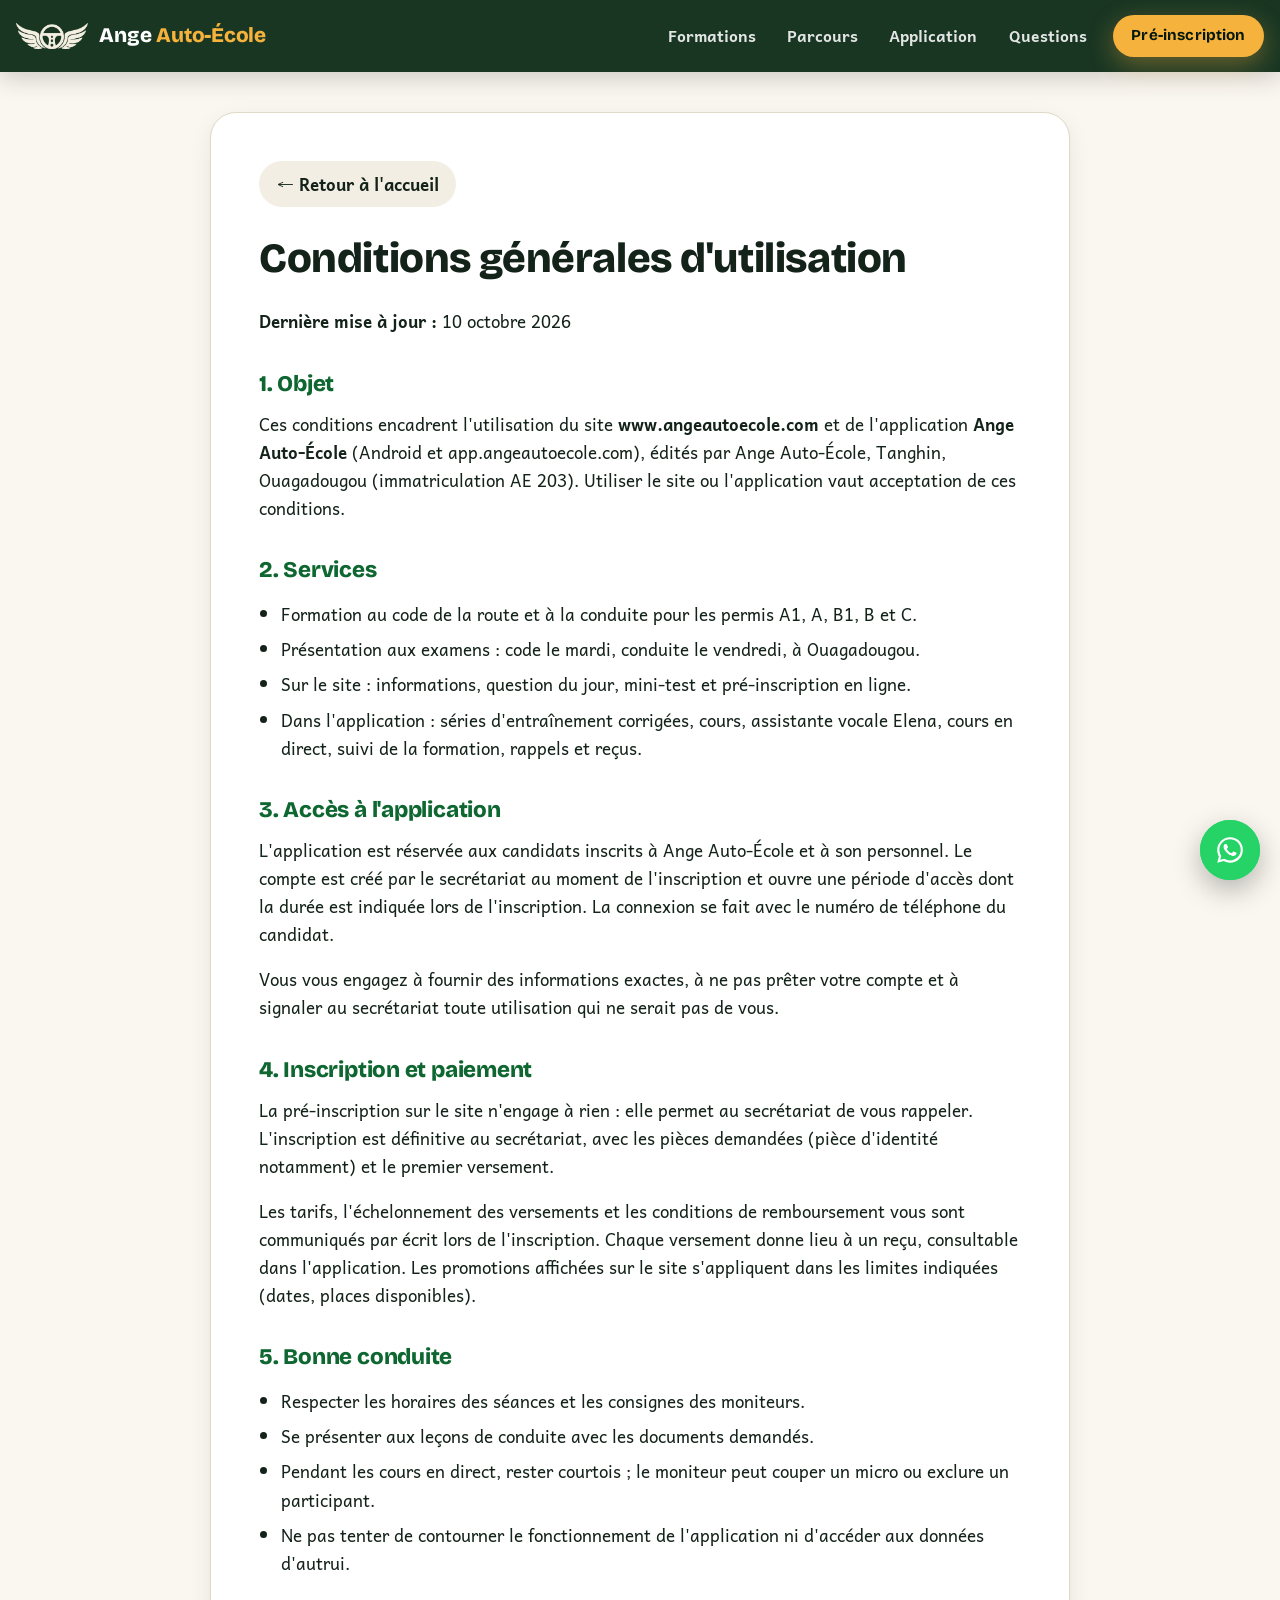
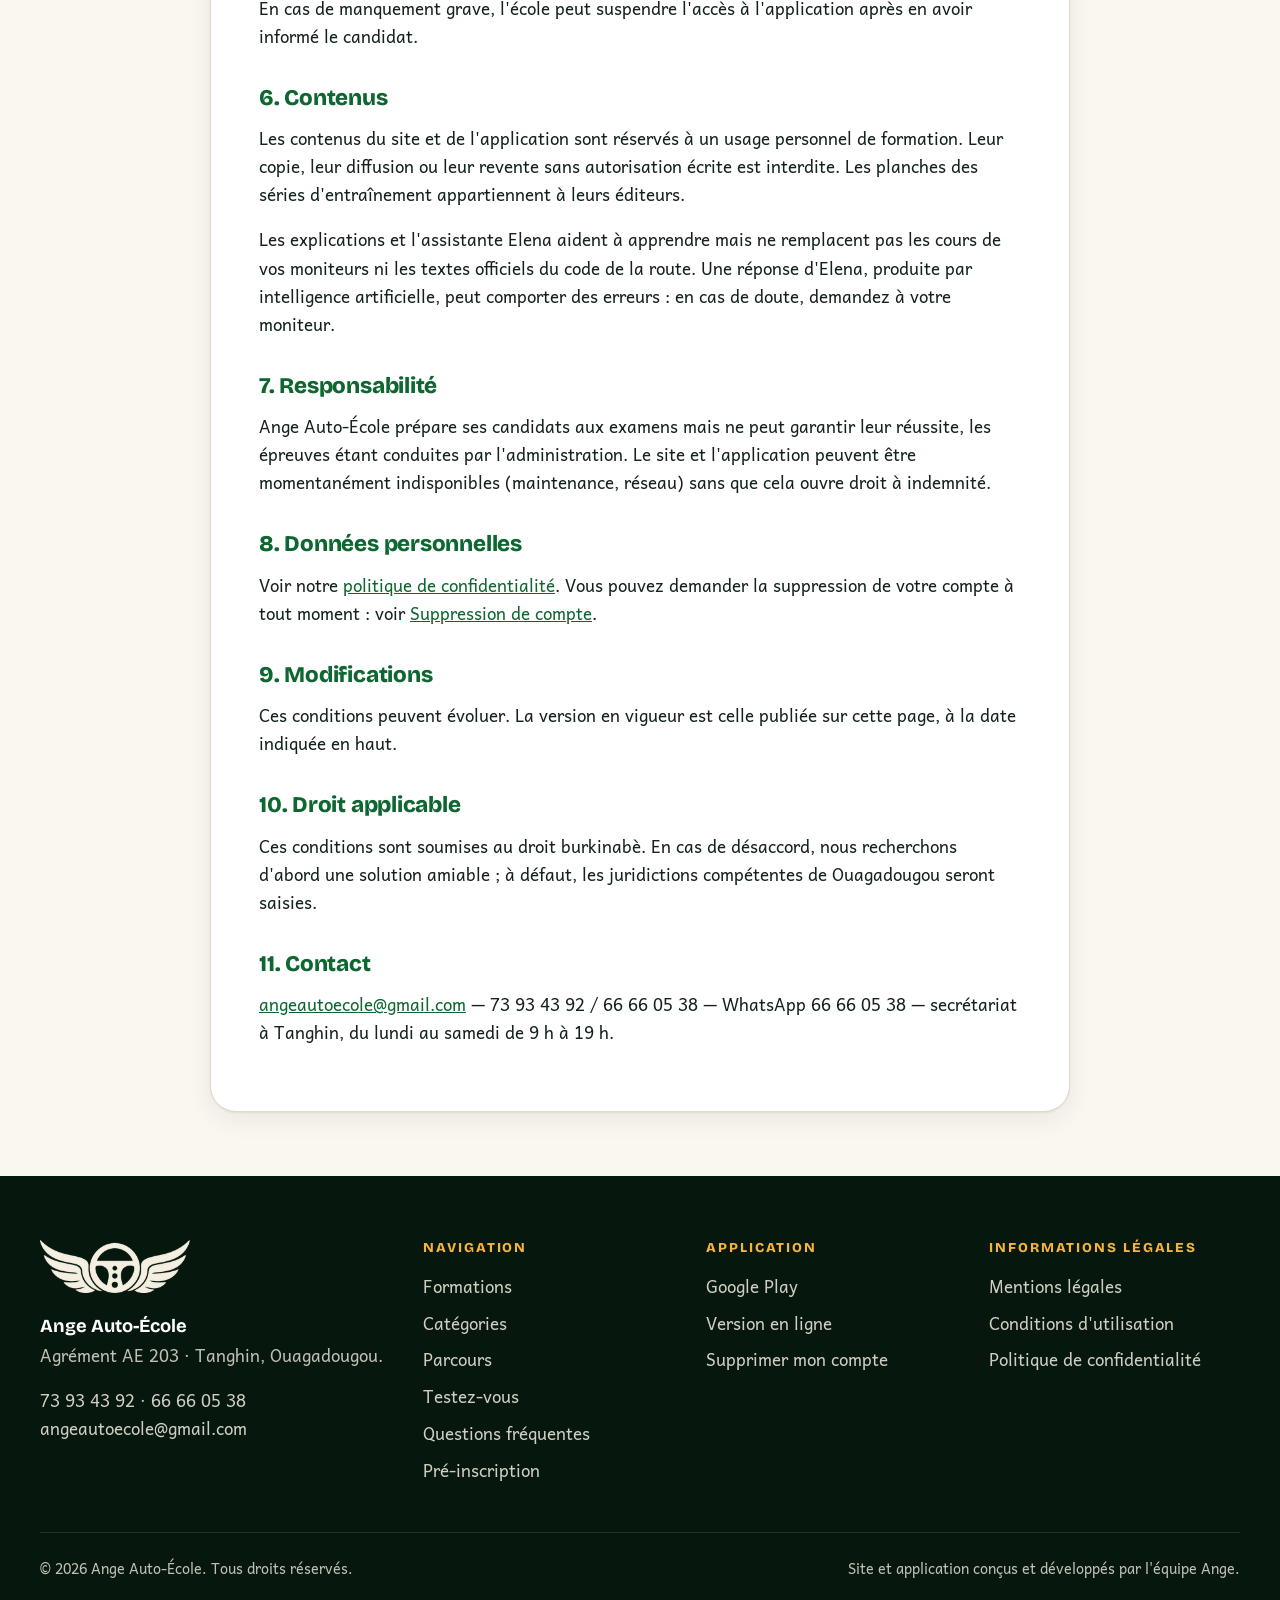
==== commit d2f7cb97: "WhatsApp de l'ecole : 66 66 05 38 partout Le 66 66 05 38 devient le numero WhatsApp (Elena, l'assist" ====
--- a/conditions-utilisation.html
+++ b/conditions-utilisation.html
@@ -3,13 +3,15 @@
 <head>
     <meta charset="UTF-8">
     <meta name="viewport" content="width=device-width, initial-scale=1.0">
-    <meta name="description" content="Conditions d'utilisation d'Ange Auto-École - Règles et réglements régissant l'utilisation de nos services. Contact: angeautoecole@gmail.com, 73934392, 66660538, WhatsApp: 69563072">
+    <meta name="description" content="Conditions d'utilisation d'Ange Auto-École - Règles et réglements régissant l'utilisation de nos services. Contact: angeautoecole@gmail.com, 73934392, 66660538, WhatsApp: 66660538">
     <title>Conditions d'Utilisation - Ange Auto-École</title>
     <link rel="canonical" href="https://www.angeautoecole.com/conditions-utilisation.html">
     <meta name="theme-color" content="#0b2a17">
     <meta name="color-scheme" content="light dark">
-    <link rel="icon" type="image/png" href="assets/icons/icon-192.png">
-    <link rel="apple-touch-icon" href="assets/icons/apple-touch-icon.png">
+    <link rel="icon" href="favicon.ico" sizes="any">
+    <link rel="icon" type="image/png" sizes="32x32" href="assets/icons/roue-32.png">
+    <link rel="icon" type="image/png" sizes="16x16" href="assets/icons/roue-16.png">
+    <link rel="apple-touch-icon" href="assets/icons/roue-apple-180.png">
     <link rel="preconnect" href="https://fonts.googleapis.com">
     <link rel="preconnect" href="https://fonts.gstatic.com" crossorigin>
     <link href="https://fonts.googleapis.com/css2?family=Andika:wght@400;700&family=Bricolage+Grotesque:opsz,wght@12..96,600;12..96,700;12..96,800&display=swap" rel="stylesheet">
@@ -89,7 +91,7 @@
             <p>Ces conditions sont soumises au droit burkinabè. En cas de désaccord, nous recherchons d'abord une solution amiable ; à défaut, les juridictions compétentes de Ouagadougou seront saisies.</p>
 
             <h2>11. Contact</h2>
-            <p><a href="mailto:angeautoecole@gmail.com">angeautoecole@gmail.com</a> — 73 93 43 92 / 66 66 05 38 — WhatsApp 69 56 30 72 — secrétariat à Tanghin, du lundi au samedi de 9 h à 19 h.</p>
+            <p><a href="mailto:angeautoecole@gmail.com">angeautoecole@gmail.com</a> — 73 93 43 92 / 66 66 05 38 — WhatsApp 66 66 05 38 — secrétariat à Tanghin, du lundi au samedi de 9 h à 19 h.</p>
         </div>
     </main>
 
@@ -135,7 +137,7 @@
         </div>
     </footer>
 
-    <a href="https://wa.me/22669563072?text=Bonjour%2C%20je%20souhaite%20des%20informations%20sur%20les%20formations%20d%27Ange%20Auto-%C3%89cole." class="whatsapp-flottant" target="_blank" rel="noopener" aria-label="Contactez-nous sur WhatsApp">
+    <a href="https://wa.me/22666660538?text=Bonjour%2C%20je%20souhaite%20des%20informations%20sur%20les%20formations%20d%27Ange%20Auto-%C3%89cole." class="whatsapp-flottant" target="_blank" rel="noopener" aria-label="Contactez-nous sur WhatsApp">
         <svg aria-hidden="true"><use href="#i-whatsapp"></use></svg>
     </a>
 
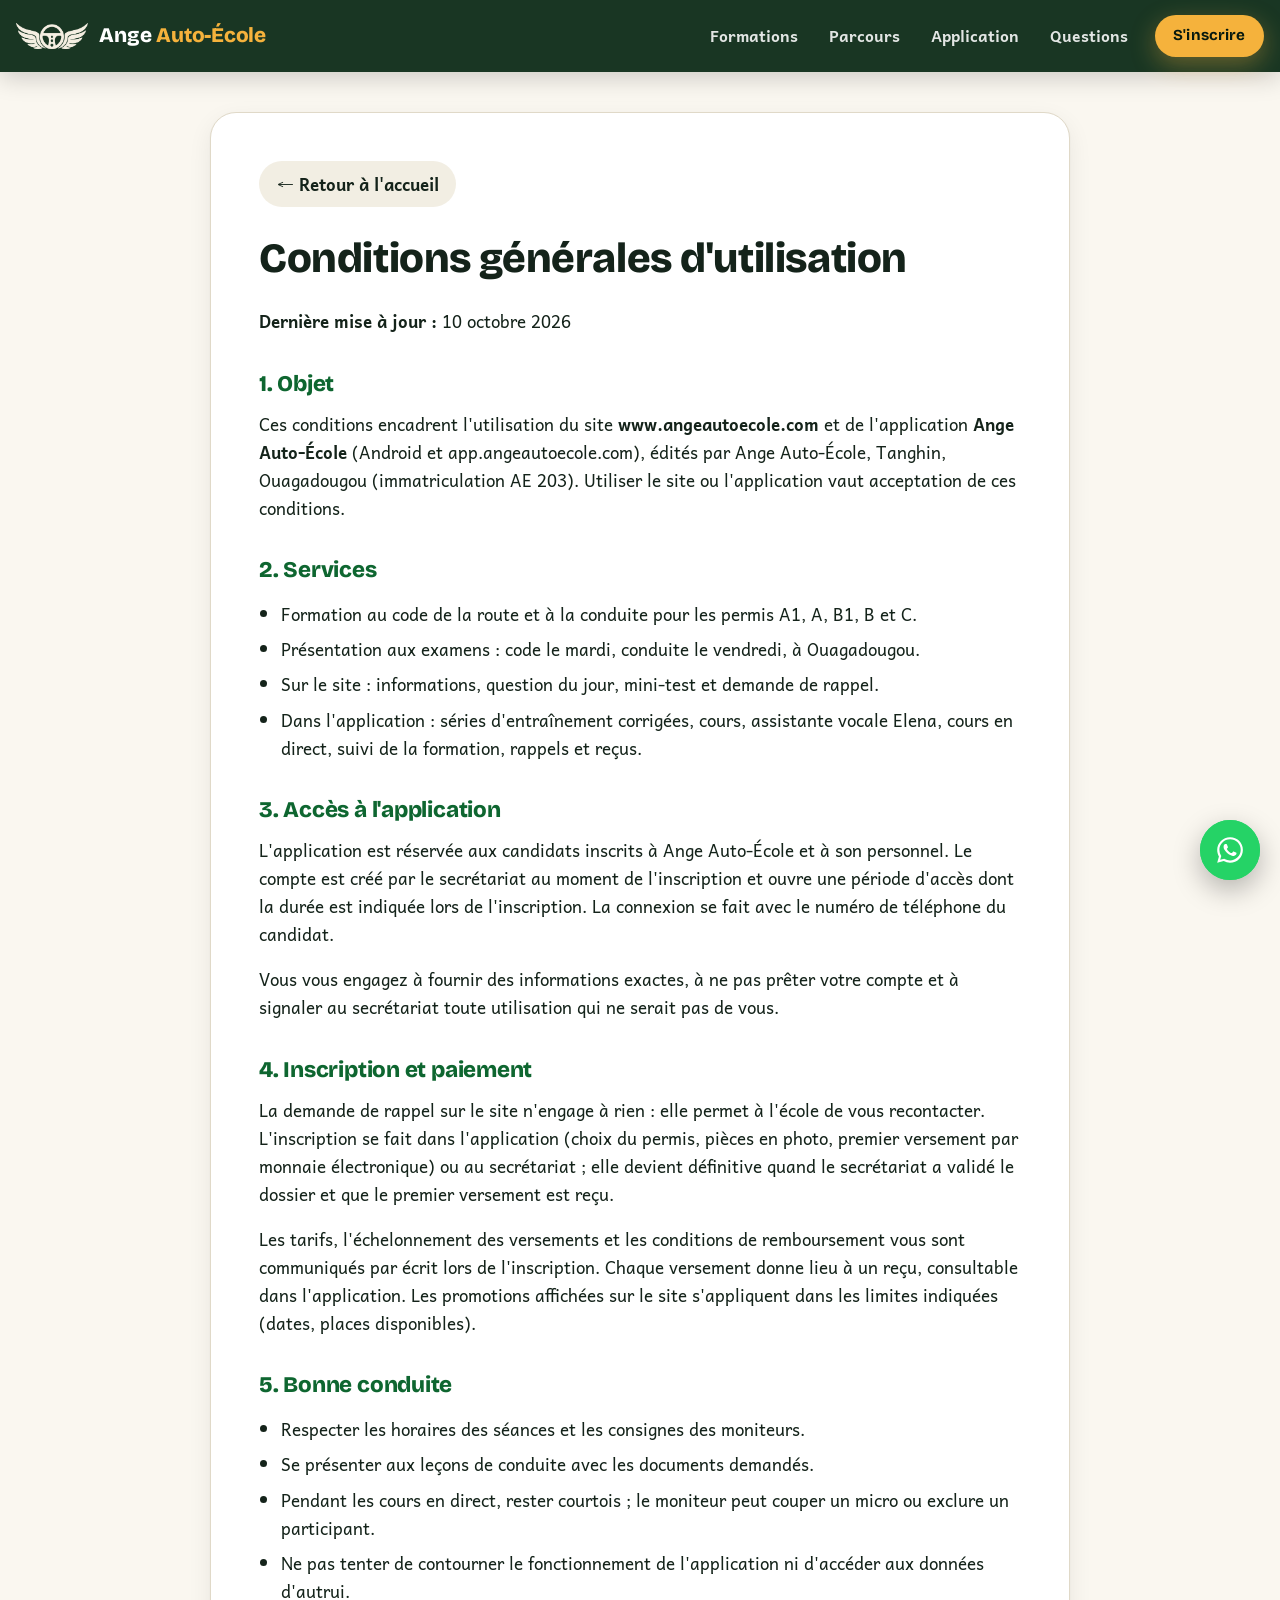
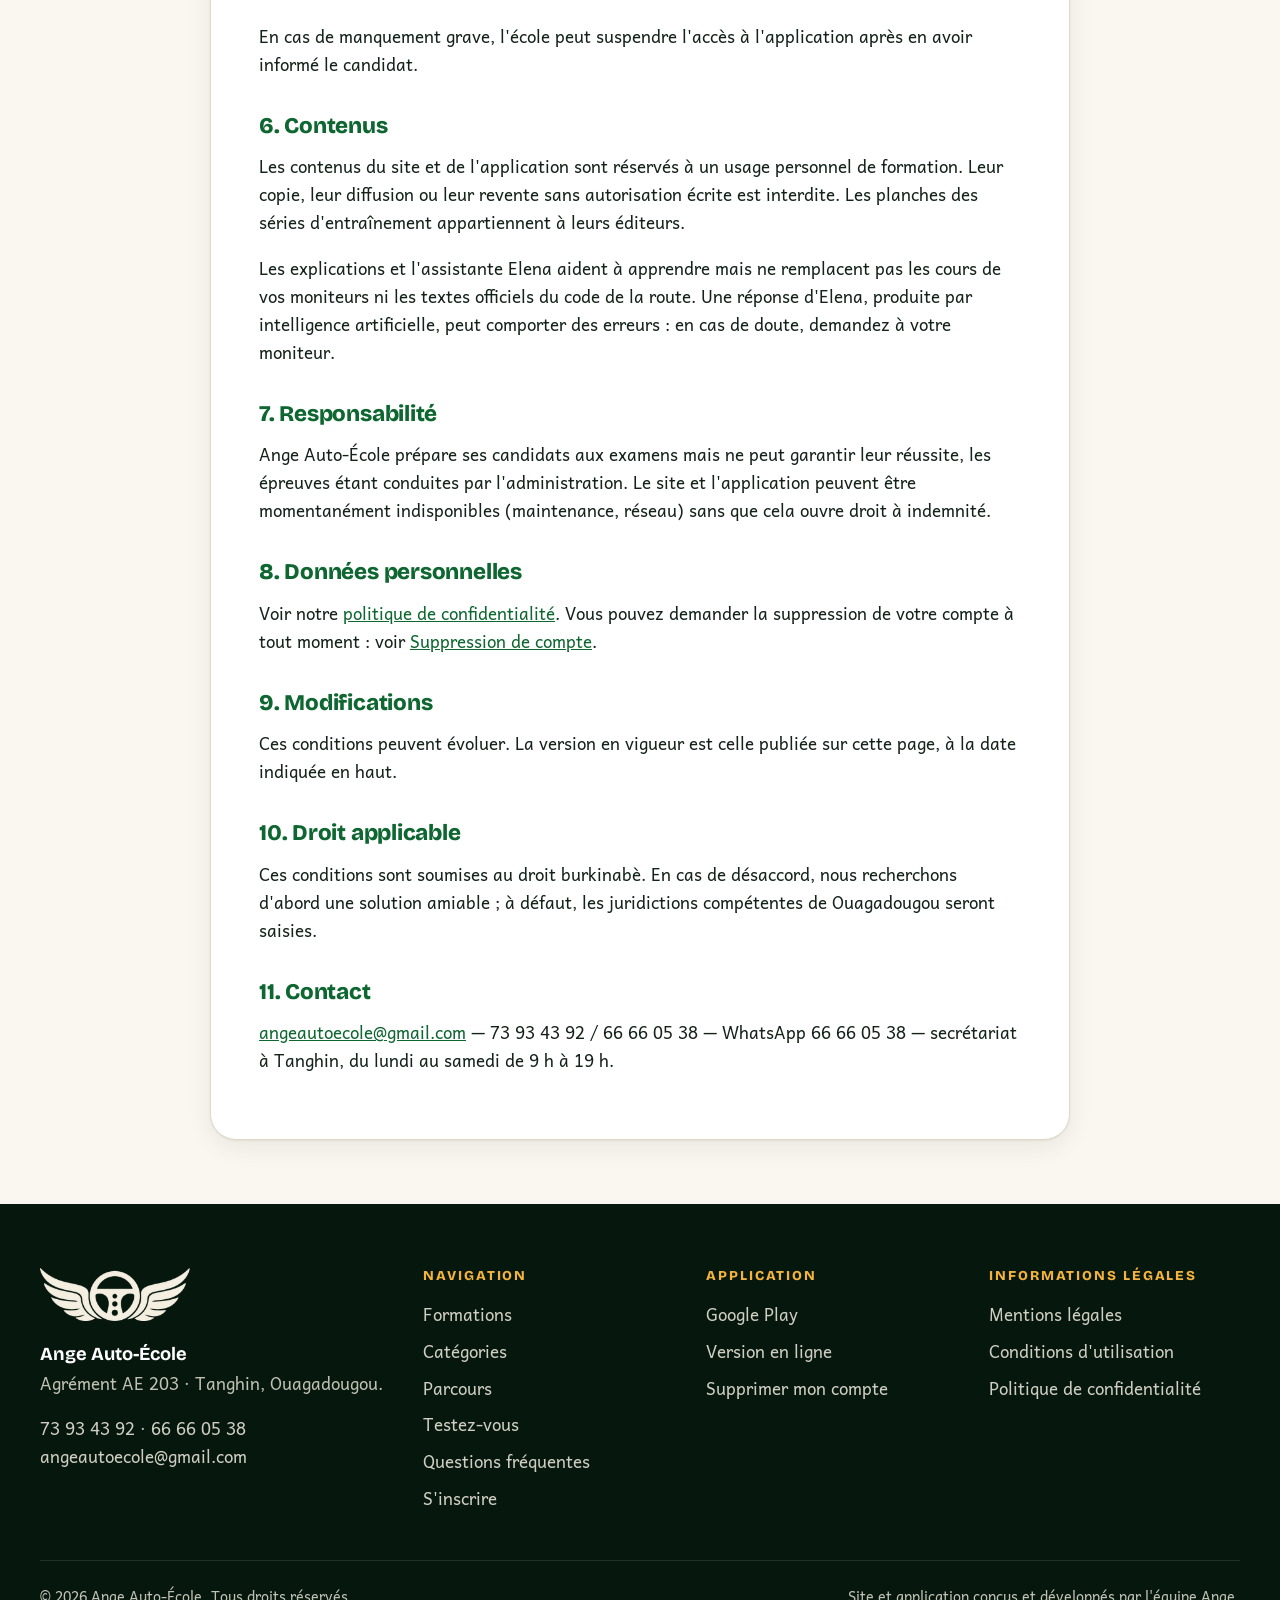
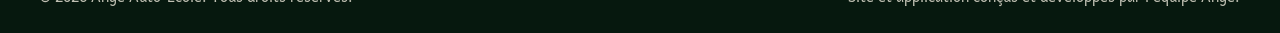
==== commit 067db8b0: "Inscription et paiement en ligne mis en avant, demandes de rappel vers l'ecole - Accueil : « Je m'in" ====
--- a/conditions-utilisation.html
+++ b/conditions-utilisation.html
@@ -15,7 +15,7 @@
     <link rel="preconnect" href="https://fonts.googleapis.com">
     <link rel="preconnect" href="https://fonts.gstatic.com" crossorigin>
     <link href="https://fonts.googleapis.com/css2?family=Andika:wght@400;700&family=Bricolage+Grotesque:opsz,wght@12..96,600;12..96,700;12..96,800&display=swap" rel="stylesheet">
-    <link rel="stylesheet" href="styles.css?v=7">
+    <link rel="stylesheet" href="styles.css?v=8">
     <script>document.documentElement.classList.add('js');</script>
 </head>
 <body class="page-simple">
@@ -34,7 +34,7 @@
                 <li><a href="index.html#parcours">Parcours</a></li>
                 <li><a href="index.html#application">Application</a></li>
                 <li><a href="index.html#faq">Questions</a></li>
-                <li class="menu__cta"><a class="bouton bouton--or bouton--petit" href="index.html#contact">Pré-inscription</a></li>
+                <li class="menu__cta"><a class="bouton bouton--or bouton--petit" href="index.html#contact">S'inscrire</a></li>
             </ul>
         </nav>
     </header>
@@ -53,7 +53,7 @@
             <ul>
                 <li>Formation au code de la route et à la conduite pour les permis A1, A, B1, B et C.</li>
                 <li>Présentation aux examens : code le mardi, conduite le vendredi, à Ouagadougou.</li>
-                <li>Sur le site : informations, question du jour, mini-test et pré-inscription en ligne.</li>
+                <li>Sur le site : informations, question du jour, mini-test et demande de rappel.</li>
                 <li>Dans l'application : séries d'entraînement corrigées, cours, assistante vocale Elena, cours en direct, suivi de la formation, rappels et reçus.</li>
             </ul>
 
@@ -62,7 +62,7 @@
             <p>Vous vous engagez à fournir des informations exactes, à ne pas prêter votre compte et à signaler au secrétariat toute utilisation qui ne serait pas de vous.</p>
 
             <h2>4. Inscription et paiement</h2>
-            <p>La pré-inscription sur le site n'engage à rien : elle permet au secrétariat de vous rappeler. L'inscription est définitive au secrétariat, avec les pièces demandées (pièce d'identité notamment) et le premier versement.</p>
+            <p>La demande de rappel sur le site n'engage à rien : elle permet à l'école de vous recontacter. L'inscription se fait dans l'application (choix du permis, pièces en photo, premier versement par monnaie électronique) ou au secrétariat ; elle devient définitive quand le secrétariat a validé le dossier et que le premier versement est reçu.</p>
             <p>Les tarifs, l'échelonnement des versements et les conditions de remboursement vous sont communiqués par écrit lors de l'inscription. Chaque versement donne lieu à un reçu, consultable dans l'application. Les promotions affichées sur le site s'appliquent dans les limites indiquées (dates, places disponibles).</p>
 
             <h2>5. Bonne conduite</h2>
@@ -111,7 +111,7 @@
                     <li><a href="index.html#parcours">Parcours</a></li>
                     <li><a href="index.html#test">Testez-vous</a></li>
                     <li><a href="index.html#faq">Questions fréquentes</a></li>
-                    <li><a href="index.html#contact">Pré-inscription</a></li>
+                    <li><a href="index.html#contact">S'inscrire</a></li>
                 </ul>
             </div>
             <div>
@@ -164,6 +164,6 @@
         <symbol id="i-horloge" viewBox="0 0 24 24"><circle cx="12" cy="12" r="9.5"/><path d="M12 6.5V12l3.5 2"/></symbol>
     </svg>
 
-<script src="script.js?v=7" defer></script>
+<script src="script.js?v=8" defer></script>
 </body>
 </html>
--- a/styles.css
+++ b/styles.css
@@ -650,6 +650,10 @@
 /* ---------- Contact ---------- */
 .contact { display: grid; grid-template-columns: 1fr 1.05fr; gap: clamp(1.5rem, 1rem + 2vw, 3rem); align-items: start; }
 .contact__raccourcis { display: grid; grid-template-columns: 1fr 1fr; gap: .8rem; }
+.contact__inscription { background: var(--blanc, #fff); border: 2px solid currentColor; border-color: rgba(0, 0, 0, .08); border-radius: 18px; padding: 1.2rem 1.3rem; margin-bottom: 1rem; }
+.contact__inscription h3 { margin: 0 0 .4rem; font-size: 1.15rem; }
+.contact__inscription p { margin: 0 0 .9rem; }
+.contact__inscription-actions { display: flex; flex-wrap: wrap; gap: .6rem; }
 .raccourci {
     display: flex; align-items: center; gap: .8rem; padding: .95rem 1rem; border-radius: var(--rayon);
     background: var(--surface); border: 1px solid var(--trait); color: var(--texte); text-decoration: none;
